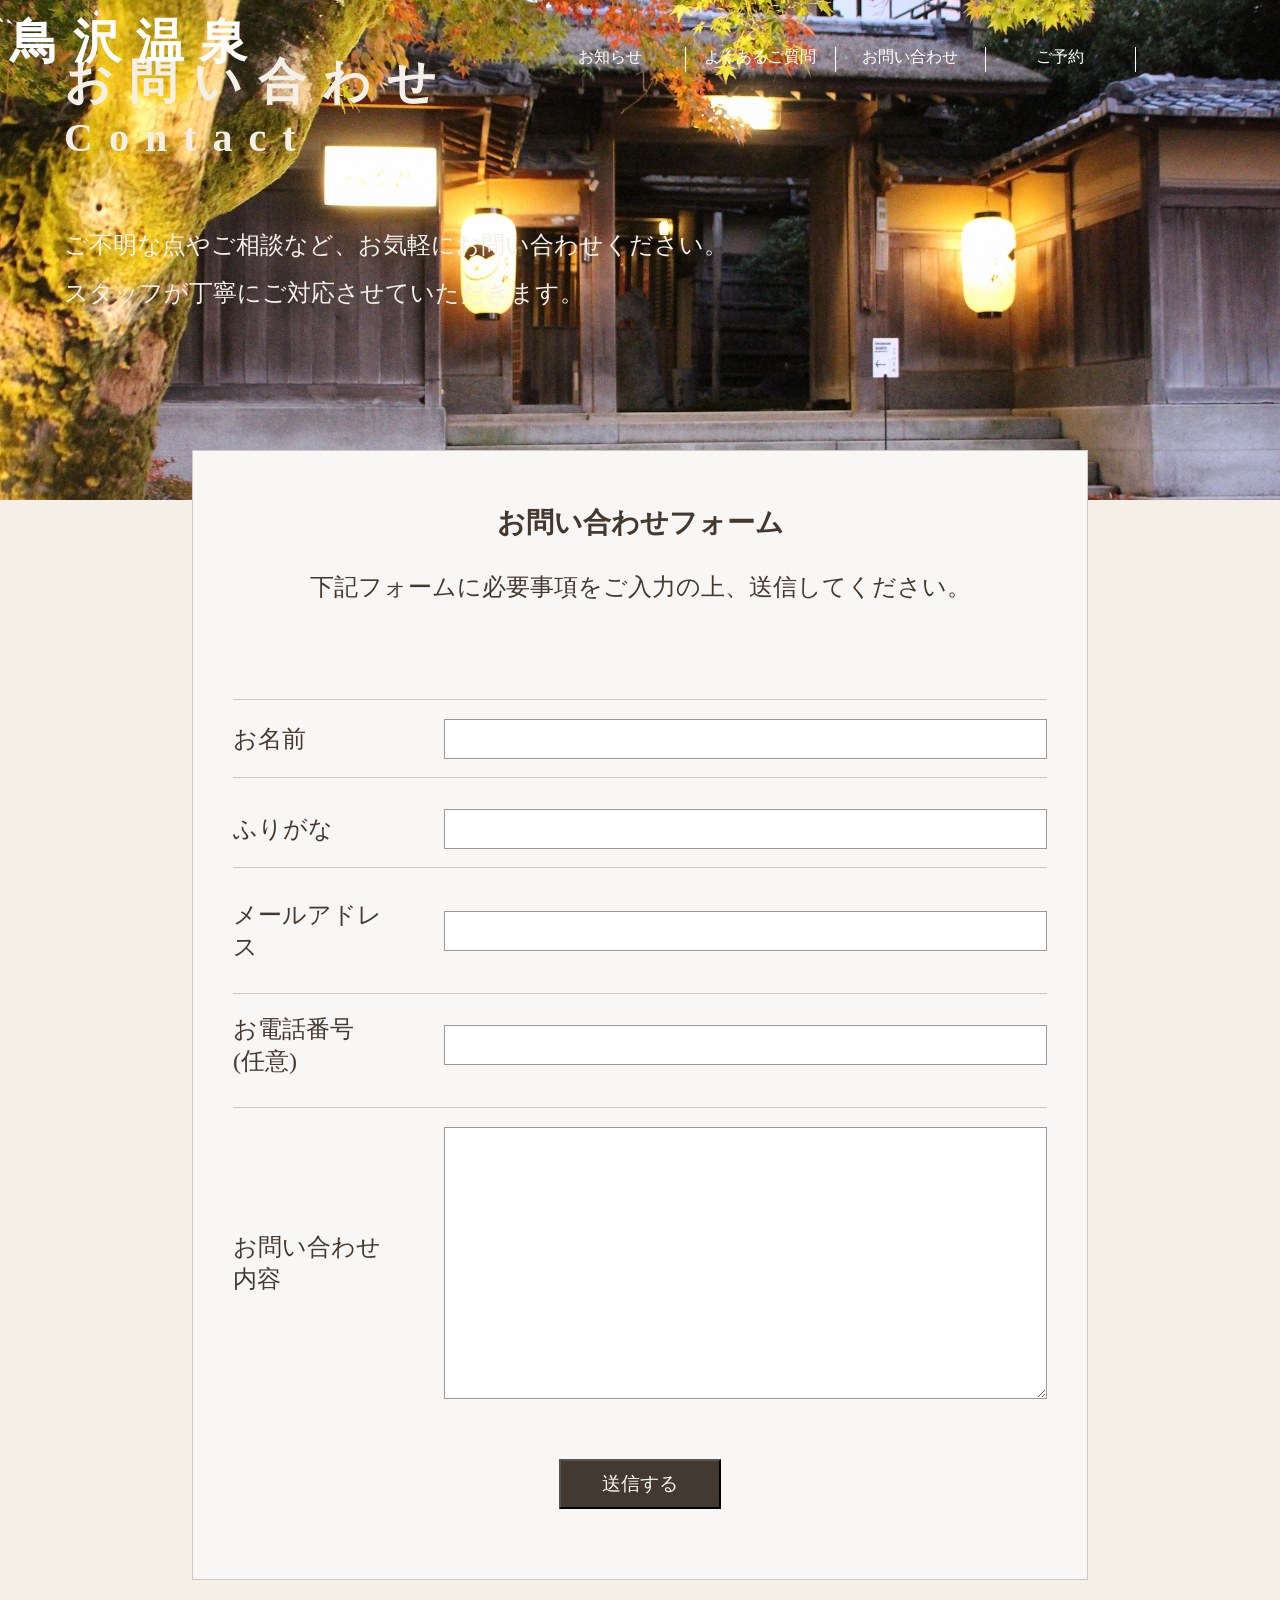
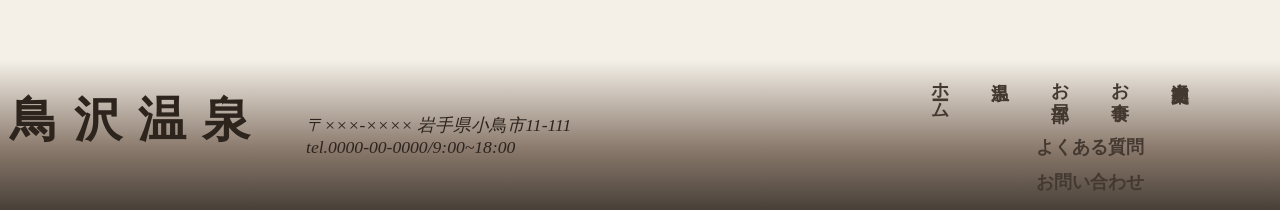
==== contact/contact.html @ c1bca778 "Update thansk" ====
<!DOCTYPE html>
<html lang="en">

<head>
    <meta charset="UTF-8">
    <meta name="viewport" content="width=device-width, initial-scale=1.0">
    <title>お問い合わせ</title>
    <link rel="stylesheet" href="../css/page_header.css">
    <link rel="stylesheet" href="../style.css">
    <link rel="stylesheet" href="../news/news_list2.css">
    <link rel="stylesheet" href="./contact.css">
    <link rel="stylesheet" href="../css/page_footer.css">
</head>

<body>
    <!--header-->
    <header id="header">
        <div id="header-top">
            <a href="../header.php" class="main-logo">鳥沢温泉</a>

            <nav class="header-top-nav">
                <ul class="header-top-list">
                    <li><a href="/温泉/news/news_list.php">お知らせ</a></li>
                    <li><a href="">よくあるご質問</a></li>
                    <li><a href="/温泉/contact/contact.html">お問い合わせ</a></li>
                    <li><a href="/温泉/reservation/reservation.php">ご予約</a></li>
                    <li><a href=""><i class='bx  bx-camera-alt' style='color:#fff'></i> </a></li>
                </ul>
            </nav>
        </div>

        <div id="header-vew">
            <a href="../header.php" class="main-logo">鳥沢温泉</a>
            <nav class="header-nav">
                <ul class="header-nav-list">
                    <li><a href="../header.php#spa">温泉</a></li>
                    <li><a href="../header.php#room">お部屋</a></li>
                    <li><a href="../header.php#dish">お食事</a></li>
                    <li><a href="../header.php#footer">交通案内</a></li>
                </ul>
            </nav>
        </div>


        <div id="page">
            <div class="page_tatile">
                <h2 class="jp">お問い合わせ</h2>
                <p class="em">Contact</p>
                <p class="description">ご不明な点やご相談など、お気軽にお問い合わせください。<br>
                    スタッフが丁寧にご対応させていただきます。</p>
            </div>
        </div>
    </header>

    <!--hamburger-->
    <div class="hamburger">
        <div class="top"></div>
        <div class="middle"></div>
        <div class="bottom"></div>
    </div>

    <div class="hamburger-container">
        <h2><a href="../header.php">鳥沢温泉</a></h2>
        <nav class="hamburger-nav">
            <ul class="hamburger-nav-list left">
                <li><a href="../header.php#spa">温泉</a></li>
                <li><a href="../header.php#room">お部屋</a></li>
                <li><a href="../header.php#dish">お食事</a></li>
                <li><a href="../header.php#footer">交通案内</a></li>
            </ul>
            <ul class="hamburger-nav-list right">
                <li><a href="/温泉/news/news_list.php">お知らせ</a></li>
                <li><a href="">よくあるご質問</a></li>
                <li><a href="/温泉/contact/contact.html">お問い合わせ</a></li>
                <li><a href="/温泉/reservation/reservation.php">ご予約</a></li>
                <li><a href=""><i class='bx  bx-camera-alt' style='color:#fff'></i> </a></li>
            </ul>
        </nav>
    </div>

    <div class="contact">
        <div class="contact_explanation">
            <h3>お問い合わせフォーム</h3>
            <p>下記フォームに必要事項をご入力の上、送信してください。</p>
        </div>

        <form action="./contact.php" method="POST">

            <div class="form_item">
                <label for="name">お名前</label>
                <input type="text" name="name" id="name" required>
            </div>

            <div class="form_item">
                <label for="kana">ふりがな</label>
                <input type="text" name="kana" id="kana" required>
            </div>

            <div class="form_item">
                <label for="email">メールアドレス</label>
                <input type="email" name="email" id="email">
            </div>

            <div class="form_item">
                <label for="tel">お電話番号(任意)</label>
                <input type="tel" name="tel" id="tel">
            </div>

            <div class="form_item">
                <label for="message">お問い合わせ内容</label>
                <textarea name="message" id="message" rows="10" cols="40" required></textarea>
            </div>

            <button class="contact_btn" type="submit">送信する</button>
        </form>
    </div>

    <footer id="page_footer">
        <div id="page_footer_info">
            <div class="page_footer_info">
                <p class="main-logo"><a href="../header.php">鳥沢温泉</a></p>
                <address>
                    <p>〒×××-×××× 岩手県小鳥市11-111</p>
                    <p>tel.0000-00-0000/9:00~18:00</p>
                </address>
            </div>

            <nav id="page_footer_nav">
                <div class="nav-v">
                    <ul class="nav-v-list">
                        <li><a href="../header.php">ホーム</a></li>
                        <li><a href="../header.php#spa">温泉</a></li>
                        <li><a href="../header.php#room">お部屋</a></li>
                        <li><a href="../header.php#dish">お食事</a></li>
                        <li><a href="../header.php#footer">交通案内</a></li>
                    </ul>
                </div>

                <div class="nav-w">
                    <ul class="nav-w-list">
                        <li><a href="">よくある質問</a></li>
                        <li><a href="../contact/contact.html">お問い合わせ</a></li>
                    </ul>
                </div>
            </nav>
        </div>
    </footer>
    <script src="../app.js"></script>
</body>

</html>
---- css/page_header.css ----
* {
    box-sizing: border-box;
    margin: 0;
    padding: 0;
    list-style: none;
}

a {
    text-decoration: none;
}

body {
    background-color: #1f1f1f;
}

/*
header
*/
#header{
    display: block;
    position: relative;
}
#header-top {
    display: flex;
    justify-content: space-between;
    align-items: center;
    width: 100%;
    font-family: "Yuji Boku", serif;
    background-color: #2f2a25;
    z-index: 30;
    overflow: hidden;
    padding: 10px;
}


#header-top .main-logo {
    color: #fff;
    font-size: 30px;
    letter-spacing: 15px;
}

#header-top .main-logo:visited {
    color: #fff;
}

.header-top-list {
    display: flex;
}

.header-top-list li {
    width: 150px;
    text-align: center;
    position: relative;
}

.header-top-list li::before {
    content: "";
    position: absolute;
    width: 1px;
    height: 25px;
    background-color: #fff;
    top: 0;
    left: 10%;
}

.header-top-list li:first-child::before {
    display: none;
}

.header-top-list li::after {
    content: "";
    position: absolute;
    width: 80%;
    height: 1px;
    background-color: #fff;
    bottom: -5px;
    left: 30px;
    transform: scaleX(0);
    transform-origin: left;
    transition: all 0.5s ease;
}

.header-top-list li:hover::after {
    transform: scaleX(1);
}

.header-top-list a {
    color: #fff;
    margin-left: 30px;
}

.header-top-list a:visited {
    color: #fff;
}


/*
header-vew
*/
#header-vew {
    position: fixed;
    display: flex;
    justify-content: space-between;
    align-items: center;
    width: 100%;
    padding: 10px 60px;
    background-color: #1f1f1f9f;
    font-family: "Yuji Boku", serif;
    z-index: 20;
    opacity: 0;
    transform: translateY(-30px);
    transition: all 0.4s ease;
}

#header-vew.active {
    opacity: 1;
    transform: translateY(0);

}

#header-vew .main-logo {
    color: #fff;
    font-size: 30px;
    letter-spacing: 15px;
}

#header-vew .main-logo:visited {
    color: #fff;
}


.header-nav-list {
    display: flex;
    font-size: 20px;
}

.header-nav-list li {
    position: relative;
}

.header-nav-list li::before {
    content: "";
    position: absolute;
    width: 1px;
    height: 30px;
    background-color: #fff;
    top: 0;
    right: -20%;
}

.header-nav-list li:last-child::before {
    display: none;
}

.header-nav-list li::after {
    content: "";
    position: absolute;
    width: 5px;
    height: 5px;
    border-radius: 50%;
    background-color: #fff;
    top: -20px;
    left: 65%;
    opacity: 0;
    transition: all 0.4s ease;
}

.header-nav-list li:hover::after {
    opacity: 1;
    top: -10px;
}

.header-nav-list a {
    color: #fff;
    margin-left: 30px;
}

.header-nav-list a:visited {
    color: #fff;
}

/*smartphon*/
@media screen and (min-width:340px) and (max-width:767px) {
    #header{
        width: 100%;
    }
    #header-top{
        display: none;
    }
    #header-vew{
        display: none;
    }
}

/*tblet*/
@media screen and (min-width:768px) and (max-width:1023px){
    #header-top{
        display: none;
    }
    #header-vew{
        display: none;
    }
}
---- style.css ----
/*
Theme Name: Onsen Theme
Author: 千翔
*/
html{
    scroll-behavior: smooth;
}
:root{
    --bg-color: #f4f0e8;
    --text-color: #443930;
    --box-bg-color: #f9f7f5;
    --box-border-color: #cfc8c2;
    --price-color: rgb(195, 10, 10);
}

* {
    box-sizing: border-box;
    margin: 0;
    padding: 0;
    list-style: none;
}

a {
    text-decoration: none;
    color: inherit;
}

body {
    background-color: var(--bg-color);
}

/*
header
*/

#header{
    margin: 0 auto;
}
#header-top {
    position: absolute;
    display: flex;
    justify-content: space-between;
    align-items: center;
    width: 100%;
    font-family: "Yuji Boku", serif;
    background-color: #00000000;
    z-index: 30;
    overflow: hidden;
}


#header-top .main-logo {
    color: #fff;
    font-size: 30px;
    letter-spacing: 15px;
}

#header-top .main-logo:visited {
    color: #fff;
}

.header-top-list {
    display: flex;
}

.header-top-list li {
    width: 150px;
    text-align: center;
    position: relative;
}

.header-top-list li::before {
    content: "";
    position: absolute;
    width: 1px;
    height: 25px;
    background-color: #fff;
    top: 0;
    left: 10%;
}

.header-top-list li:first-child::before {
    display: none;
}

.header-top-list li::after {
    content: "";
    position: absolute;
    width: 80%;
    height: 1px;
    background-color: #fff;
    bottom: -5px;
    left: 30px;
    transform: scaleX(0);
    transform-origin: left;
    transition: all 0.5s ease;
}

.header-top-list li:hover::after {
    transform: scaleX(1);
}

.header-top-list a {
    color: #fff;
    margin-left: 30px;
}

.header-top-list a:visited {
    color: #fff;
}


/*
header-vew
*/
#header-vew {
    position: fixed;
    display: flex;
    justify-content: space-between;
    align-items: center;
    width: 100%;
    padding: 10px 60px;
    background-color: #1f1f1f9f;
    font-family: "Yuji Boku", serif;
    z-index: 20;
    opacity: 0;
    transform: translateY(-30px);
    transition: all 0.4s ease;
}

#header-vew.active {
    opacity: 1;
    transform: translateY(0);

}

#header-vew .main-logo {
    color: #fff;
    font-size: 30px;
    letter-spacing: 15px;
}

#header-vew .main-logo:visited {
    color: #fff;
}


.header-nav-list {
    display: flex;
    font-size: 20px;
}

.header-nav-list li {
    position: relative;
}

.header-nav-list li::before {
    content: "";
    position: absolute;
    width: 1px;
    height: 30px;
    background-color: #fff;
    top: 0;
    right: -20%;
}

.header-nav-list li:last-child::before {
    display: none;
}

.header-nav-list li::after {
    content: "";
    position: absolute;
    width: 5px;
    height: 5px;
    border-radius: 50%;
    background-color: #fff;
    top: -20px;
    left: 65%;
    opacity: 0;
    transition: all 0.4s ease;
}

.header-nav-list li:hover::after {
    opacity: 1;
    top: -10px;
}

.header-nav-list a {
    color: #fff;
    margin-left: 30px;
}

.header-nav-list a:visited {
    color: #fff;
}
/*
main
*/
main {
    position: relative;
    width: 100%;
    height: 100vh;
}

.main-imges {
    position: relative;
    width: 100%;
    height: 100%;
}

.img-item {
    position: absolute;
    top: 0;
    left: 0;
    width: 100%;
    height: 100%;

}

.main-imges .img-item img {
    position: absolute;
    width: 100%;
    height: 100%;
    object-position: center bottom;
    animation: img-change 15s infinite;
    opacity: 0;
}

.img-item:nth-child(1) img {
    animation-delay: 0s;
}

.img-item:nth-child(2) img {
    animation-delay: 5s;
}

.img-item:nth-child(3) img {
    animation-delay: 10s;
}

.main-nav {
    position: absolute;
    width: 20%;
    top: 70%;
    left: 5%;
    font-family: "Yuji Boku", serif;
    color: #fff;
    font-size: 20px;
    line-height: 2;
    z-index: 20;
}

.main-nav-list a{
    color: #fff;
}

.main-nav-list li {
    position: relative;
}

.main-nav-list li::before {
    content: "";
    position: absolute;
    width: 5px;
    height: 5px;
    border-radius: 50%;
    background-color: #fff;
    top: 50%;
    transform: translateY(-50%);
    left: -15px;
    transition: all 0.4s ease;
    opacity: 0;
}
.main-nav-list li:hover::before {
    opacity: 1;
}

@keyframes img-change {
    0% {
        opacity: 0;
    }

    10% {
        opacity: 0;
    }

    20% {
        opacity: 1;
    }

    30% {
        opacity: 1;
    }

    50% {
        opacity: 0;
    }

    100% {
        opacity: 0;
    }
}

.main-text {
    position: absolute;
    text-align: center;
    top: 50%;
    left: 50%;
    transform: translate(-50%, -50%);
    z-index: 10;
    transition: all 0.5s ease;
}

.main-catch {
    font-size: 1.5rem;
    font-weight: 700;
    line-height: 1.5;
    letter-spacing: 1.5rem;
    margin-bottom: 20px;
    font-family: "Noto Serif JP", serif;
}

.main-logo {
    text-align: center;
    letter-spacing:2rem;
    font-size: 3.5rem;
    font-family: "Yuji Boku", serif;
}
.main-text-black{
    color: #1f1f1f;
}
.main-text-brown{
    color: #7B6240;;
}


.hamburger-container{
    position: fixed;
    top: 0;
    left: 0;
    width: 100%;
    height: 100vh;
    z-index: 0;
    background-color: #1b728f75;
    opacity: 0;
    visibility: hidden;
    transition: 0.5s;
}

/*
intro*/
.intro {
    background: linear-gradient(rgba(0, 0, 0, 0), rgb(31, 31, 31));
    width: 100%;
    height: 300px;
    bottom: 0;
    position: absolute;
    z-index: 10;
}


/*
intro-title
*/
#intro-title {
    color: #fff;
    background-color: #1f1f1f;
    width: 100%;
    height: 190vh;
    display: flex;
    align-items: center;
    padding-top: 600px;
    font-size: 1.1rem;
    font-family: "Noto Serif JP", serif;
    writing-mode: vertical-rl;
    letter-spacing: 5px;
    line-height: 3.5;
    position: relative;
}

.intro-title-text {
    transition: all 3s ease;
    opacity: 0;
}

.intro-title-text.active {
    opacity: 1;
}

/*
feature
*/
.feature {
    width: 100%;
    height: 100%;
    background-color: aqua;
    background-color: var(--bg-color);
    position: relative;
}
.feature::after{
    content: "";
    width: 100%;
    height: 200px;
    top: -200px;
    left: 0;
        background: linear-gradient(
        to bottom,        
        #1f1f1f 0%,
        #2c2c2c 15%,
        #55524d 35%,
        #8f8b84 60%,
        #d8d3ca 85%,
        var(--bg-color) 100%

    );
    position: absolute;
}
#spa{
    scroll-margin-top: -500px;
}
.feature-section.spa{
    padding-top: 500px;
}

.feature-wappaer {
    width: 100%;
    height: 120vh;
    display: flex;
    transform: translateY(200px);
    transition: all 2.0s;
    opacity: 0;
    position: relative;
}

.feature-wappaer.active {
    opacity: 1;
    transform: translateY(0px);
}

.feature-img {
    position: absolute;
    margin-top: 300px;
    left: 5%;
    width: 70%;
    height: 70vh;
}

.feature-section.room .feature-img {
    left: inherit;
    right: 5%;
}

.feature-img img {
    width: 100%;
    height: 100%;
    object-fit: cover;
    object-position: top;
}

.feature-text {
    background-color: #fff;
    height: 80vh;
    position: absolute;
    top: 10%;
    right: 10%;
    text-align: center;
    padding: 20px 60px;
}

.feature-section.room .feature-text {
    top: 10%;
    left: 10%;
    right: inherit;
}

.logo {
    font-size: 50px;
    width: 90px;
    height: 90px;
    border: 2px groove #00688c;
    border-radius: 50%;
    display: flex;
    align-items: center;
    justify-content: center;
    margin: 30px auto;
}

.feature-title {
    font-size: 90px;
    letter-spacing: 50px;
    text-indent: 50px;
    font-family: "Ma Shan Zheng", cursive;
    font-weight: 100;
}

.catch {
    font-size: 20px;
    margin-top: 30px;
    font-family: "Noto Serif JP", serif;
    color: #00688c;
    font-weight: 700;
}

.description {
    margin-top: 60px;
    font-size: 18px;
    font-family: "Noto Serif JP", serif;
    font-weight: 300;
    line-height: 2;
}

.link {
    margin: 60px auto;
    width: 200px;
    font-family: "Noto Serif JP", serif;
    font-weight: 500;
    border: 2px groove #00688c;
    font-size: 14px;
    padding: 20px 10px;
    cursor: pointer;
    transition: all 0.7s;
}

.link a {
    color: #1f1f1f;
}

.link:hover {
    background-color: #aaa7d367;
}

.kari {
    margin-top: 500px;
}



/*
footer
*/
#footer {
    background-image: url(./img/footerintroimg.jpeg);
    background-position: center;
    background-size: cover;
    background-attachment: fixed;
    width: 100%;
    height: 150vh;
    position: relative;
    color: #1f1f1f;
}


#footer::before {
    content: "";
    width: 100%;
    height: 5%;
    top: 0;
    left: 0;
    position: absolute;
    background: linear-gradient(antiquewhite, rgba(149, 141, 141, 0.207));
}

#footer_info {
    display: flex;
    justify-content: space-between;
    align-items: center;
    margin: 0 auto;
    padding: 100px 200px 50px;
    position: absolute;
    width: 100%;
    bottom: 0;
    color: var(--text-color);
    background: linear-gradient(transparent, #f4f0e8 33%);
}

.footer_info address{
    font-weight: 500;
    font-family: "Noto Serif JP", serif;
}
.main-logo{
    font-family: "Yuji Boku", serif;
    font-weight: 800;
    font-size: 3rem !important;
    letter-spacing: 1rem;
    margin-bottom: 30px;
    
}

.nav-v {
    writing-mode: vertical-lr;
}

#footer #nav {
    text-align: left;
    font-size: 2rem;
    font-family: "Noto Serif JP", serif;
    font-weight: 500;
}

.nav-v {
    line-height: 60px;
    margin-bottom: 50px;
}
.nav-v-list a,
.nav-w-list a{
    color: var(--text-color);
    cursor: pointer;
    transition: 0.5s;
}
.nav-v-list a:hover,
.nav-w-list a:hover{
    color: #bcb6b0 !important;
}

.nav-w {
    text-align: center;
    line-height: 2.0;
}


/*smartphone*/
    @media screen and (min-width:340px) and (max-width:767px) {
        
       /* *{
            outline: 1px solid red;
        }
        */
        html{
            font-size: 14px;
        }
        #header-top{
            display: none;
        }
        #header-vew{
            display: none;
        }

        /*main*/
        main{
            height: 50vh;        
        }
        .main-catch{
            font-size: 1rem;
        }
        .main-logo{
            font-size: 2rem;
            letter-spacing: 1rem;
        }

        /*hamburger*/
        .hamburger{
            background-color: #1f1f1f51;
            width: 3rem;
            height: 3rem;
            position: fixed;
            top: 2%;
            right: 2%;
            z-index: 100;
        }
        .top{
            position: absolute;
            top: 30%;
            left: 50%;
            transform: translateX(-50%);
            width: 80%;
            height: 2px;
            background-color: #fff;
            transition: 0.5s;
        }
        .hamburger.active .top{
            top: 50%;
            transform: translateX(-50%) rotate(45deg);
        }
        .middle{
            position: absolute;
            top: 50%;
            left: 50%;
            transform: translateX(-50%);
            width: 80%;
            height: 2px;
            background-color: #fff;
            transition: 0.5s;
        }
        .hamburger.active .middle{
            opacity: 0;
        }
        .bottom{
            position: absolute;
            top: 70%;
            left: 50%;
            transform: translateX(-50%);
            width: 80%;
            height: 2px;
            background-color: #fff;
            transition: 0.5s;
        }
        .hamburger.active .bottom{
            top: 50%;
            transform: translateX(-50%) rotate(-45deg);
        }

        /*hamburger-container*/
        .hamburger-container.active{
            opacity: 1;
            visibility: inherit;
            position: fixed;
            top: 0;
            z-index: 20;
            width: 100%;
            height: 100vh;
            background-color: #1b728f75;
            transition: 0.5s;
        }
        .hamburger-container h2{
            display: block;
            width: 100%;
            text-align: center;
            position: absolute;
            top: 40%;
            font-size: 1.5rem;
            color: #f9f7f5;
            font-family: "Yuji Boku", serif;;
        }
        .hamburger-container .hamburger-nav{
            position: fixed;
            top: 50%;
            display: flex;
            justify-content: center;
            text-align: center;
            gap: 5rem;
            width: 100%;
            height: 100vh;
        }
        .hamburger-nav-list{
            display: block;
            font-size: 1rem;
            color: #f9f7f5;
            font-family: "Noto Serif JP", serif;
        }
        .hamburger-nav-list li{
            padding: 10px 0;
            position: relative;
        }
        .hamburger-nav-list li::after{
            content: "";
            position: absolute;
            width: 100%;
            height: 1px;
            bottom: 0;
            left: 0;
            background-color: #f9f7f5;
        }

        /*main*/
        .main-nav{
            opacity: 0;
        }
        .main-nav.active{
            opacity: 1;
            background-color: #00688c;
        }

        /*intro*/
        .intro{
            height: 150px;
        }
        #intro-title{
            height: 80vh;
            padding-top: 0px;
        }

        /*feauture*/
        .feature{
            margin-bottom: 700px;
        }
        .feature-section.spa{
            padding-top: 0px;
        }
        #spa,#room,#dish{
            scroll-margin-top: -200px;
        }

        .feature-wappaer{
            height: 50vh;
        }
        .feature-section{
            margin-bottom: 250px;
            height: 100%;
        }
        .feature-img{
            width: 100%;
            height: 25vh;
            position: relative;
            left: 0;
            top: 0;
        }
        .feature-text,
        .feature-section.room .feature-text{
            position: absolute;
            top: 110%;
            left: 50%;
            right: auto;
            transform: translateX(-50%);
            width: 90%;
            height: 50vh;
            margin: 0 auto;
            padding: 0;
        }
        .logo{
            font-size: 25px;
            width: 40px;
            height: 40px;
            margin: 20px auto 20px;
        }
        .feature-title{
            font-size: 2rem;
            text-align: center;
            letter-spacing: 1rem;
            text-indent: 1rem;
        }
        .catch{
            margin-top: 15px;
            font-size: 1.2rem;
        }
        .description{
            margin-top: 30px;
            font-size: 1rem;
        }
        .feature-section.room .feature-img{
            left: 0;
            right: 0;
        }
        .link{
            width: 120px;
            margin: 30px auto 30px;
            padding: 10px 5px;
            font-size: 0.8rem;
        }
        
        /*footer*/
        #footer{
            height: 20vh;
            background-position: center top;
            background-size: cover;
            background-attachment: scroll;
        }
        #footer_info{
            position: relative;
            top: 0;
            justify-content: center;
            padding: 0;
        }
        .footer_info{
            position: absolute;
            top: 0;
            flex-direction: column;
            gap: 2rem;
            text-align: center;
            font-size: 1rem;
            margin-top: 2rem;
            color: var(--bg-color);
        }
        #nav{
            display: none;
        }
}

/*tablet*/
@media screen and (min-width:768px) and (max-width:960px) {
    html{
            font-size: 14px;
        }
        #header-top{
            display: none;
        }
        #header-vew{
            display: none;
        }

        /*main*/
        main{
            height: 50vh;        
        }
        .main-catch{
            font-size: 1.5rem;
            letter-spacing: 1rem;
        }
        .main-logo{
            font-size: 3rem;
            letter-spacing: 1rem;
        }

        /*hamburger*/
        .hamburger{
            background-color: #1f1f1f51;
            width: 4rem;
            height: 4rem;
            position: fixed;
            top: 2%;
            right: 2%;
            z-index: 100;
        }
        .top{
            position: absolute;
            top: 30%;
            left: 50%;
            transform: translateX(-50%);
            width: 80%;
            height: 2px;
            background-color: #fff;
            transition: 0.5s;
        }
        .hamburger.active .top{
            top: 50%;
            transform: translateX(-50%) rotate(45deg);
        }
        .middle{
            position: absolute;
            top: 50%;
            left: 50%;
            transform: translateX(-50%);
            width: 80%;
            height: 2px;
            background-color: #fff;
            transition: 0.5s;
        }
        .hamburger.active .middle{
            opacity: 0;
        }
        .bottom{
            position: absolute;
            top: 70%;
            left: 50%;
            transform: translateX(-50%);
            width: 80%;
            height: 2px;
            background-color: #fff;
            transition: 0.5s;
        }
        .hamburger.active .bottom{
            top: 50%;
            transform: translateX(-50%) rotate(-45deg);
        }

        /*hamburger-container*/
        .hamburger-container.active{
            opacity: 1;
            position: fixed;
            top: 0;
            z-index: 20;
            width: 100%;
            height: 100vh;
            background-color: #1b728f75;
            transition: 0.5s;
        }
        .hamburger-container h2{
            display: block;
            width: 100%;
            text-align: center;
            position: absolute;
            top: 40%;
            font-size: 2rem;
            color: #f9f7f5;
            font-family: "Yuji Boku", serif;;
        }
        .hamburger-container .hamburger-nav{
            position: fixed;
            top: 50%;
            display: flex;
            justify-content: center;
            text-align: center;
            gap: 5rem;
            width: 100%;
            height: 100vh;
        }
        .hamburger-nav-list{
            display: block;
            font-size: 1.5rem;
            color: #f9f7f5;
            font-family: "Noto Serif JP", serif;
        }
        .hamburger-nav-list li{
            padding: 10px 0;
            position: relative;
        }
        .hamburger-nav-list li::after{
            content: "";
            position: absolute;
            width: 100%;
            height: 1px;
            bottom: 0;
            left: 0;
            background-color: #f9f7f5;
        }

        /*main*/
        .main-nav{
            opacity: 0;
        }
        .main-nav.active{
            opacity: 1;
            background-color: #00688c;
        }

        /*intro*/
        .intro{
            height: 150px;
        }
        #intro-title{
            height: 90vh;
            padding-top: 150px;
        }

        /*feauture*/
        .feature{
            margin-bottom: 700px;
        }
        .feature-img{
            left: 1%;
        }
        .feature-text{
            right: 1%;
        }
        .feature-section.room .feature-img {
            right: 1%;
        }
        .feature-section.room .feature-text{
            left: 1%;
        }
        
        /*footer*/
        #footer{
            height: 40vh;
            background-position: center top;
            background-size: cover;
            background-attachment: scroll;
        }
        #footer_info{
            position: relative;
            top: 10%;
            justify-content: center;
            padding: 0;
        }
        .footer_info{
            position: absolute;
            top: 0;
            flex-direction: column;
            gap: 2rem;
            text-align: center;
            font-size: 1rem;
            margin-top: 2rem;
            color: var(--bg-color);
        }
        .main-logo{
            font-size: 3rem;
        }
        .footer_info address{
            font-size: 2rem;
        }
        #nav{
            display: none;
        }
}
---- news/news_list2.css ----
body {
        background-color: var(--bg-color);
        overflow-x: hidden;
        color: var(--text-color);
    }

    * {
        box-sizing: border-box;
        margin: 0;
        padding: 0;
        list-style: none;
        font-family: "Noto Serif JP", serif;
    }
    a {
        text-decoration: none;
        color: inherit;
    }

    /**********
    page
    **********/
    #page{
        width: 100%;
        height: 500px;
        background-image: url(..//img/26757516_m.jpg);
        background-size: cover;
        background-position: center 24%;
        background-repeat: no-repeat;
        position: relative;
        color: var(--bg-color);
    }

    .page_tatile{
        position: absolute;
        top: 10%;
        left: 5%;
    }
    .jp{
        font-size: 3rem;
        font-weight: 700;
        letter-spacing: 1rem;
    }
    .em{
        font-size: 2.5rem;
        font-weight: 700;
        letter-spacing: 1rem;
    }
    .description{
        font-size: 1.5rem;
        font-width: 700;
        
    }

    /**********
    wave
    **********/

    .smartphon_wave{
        display: none;
    }
    .custom-shape-divider-bottom-1779276235 {
        position: absolute;
        top: 370px;
        left: 0;
        width: 100%;
        overflow: hidden;
        line-height: 0;
    }

    .custom-shape-divider-bottom-1779276235 svg {
        position: relative;
        display: block;
        width: calc(164% + 1.3px);
        height: 150px;
    }

    .custom-shape-divider-bottom-1779276235 .shape-fill {
        fill: #f4f0e8;
    }

    .nav{
    display: none;
    }

    /**********
    news_list
    **********/
    .news_list{
        width: 100%;
        margin: 0 auto;
    }
    .category{
        display: flex;
        align-items: center;
        justify-content: center;
        flex-wrap: wrap;
        gap: 7rem;
        height: 100px;
        width: 100%;
        font-size: 1.5rem;
        z-index: 20;
        color:var(--text-color);
    }
    .category a{
        position: relative;
        border: 1px solid var(--box-border-color);
        border-radius: 50px;
        padding: 10px 30px;
        transition: all 0.5s ease;
    }
    .category a:hover{
        background-color: #896920f8;
        border: 1px solid #fff;
        box-shadow: 0 0 0 2px var(--box-border-color);
        color: var(--box-border-color);

    }



    /**********
    news_pieces
    **********/
    .fresh_news{
        position: relative;
        width: 90%;
        margin: 0 auto;
        z-index: 10;
    }
    .news_box{
        width: 80%;
        margin: 120px auto;
    }
    .news_box .news_pieces {
        display: flex;
        align-items: flex-start;
        width: 100%;
        padding: 30px;
        background-color: var(--box-bg-color);
        border: 1px solid var(--box-border-color);
        box-shadow: 0 0 3px 0 var(--box-border-color);
        position: relative;
        align-items: center;
        transition: all 1.0s ease;
        z-index: 10;
        margin-bottom: 50px;
    }
    .news_pieces::after{
        content: "";
        width: 100%;
        height: 100%;
        top: 0;
        left: 0;
        transition: all 0.5s ease;
        position: absolute;
        background: linear-gradient(88deg, #f0c2221c, #ffcc191f 53%, #ffb03c40);
        opacity: 0;
        z-index: 0;
    }
    .news_pieces:hover::after{
        opacity: 1;
        z-index: 0;
    }

    .news_box .news_line{
        position: relative;
        z-index: 20;
    }

    .no_img{
        width: 250px;
        height: 150px;
        z-index: 20;
    }

    .news_box_img {
        width: 100%;
        height: 100%;
        border-radius: 30px;
        overflow: hidden;
        flex-shrink: 0;
        z-index: 20;
    }

    .news_box_img img {
        width: 100%;
        height: 100%;
        object-fit: cover;
        z-index: 20;
    }

    .news_box_text {
        display: flex;
        flex-direction: column;
        margin-left: 80px;
        width: 70%;
        height: 100%;
        z-index: 20;
    }
    .day_category{
        display: flex;
        justify-content: center;
        align-items: center;
        gap: 2rem;
        width: 300px;
        text-align: center;
        margin-bottom: 20px;
    }
    .current_category{
        font-size: 1.2rem !important;
        border-radius: 10px;
        color: var(--bg-color);
    }
    .current_category.info{
        background-color: #7B6240;
    }
    .current_category.event{
        background-color: #B85C4A;
    }
    .current_category.facility{
        background-color: #5E7B6D;
    }
    .current_category.campaign{
        background-color: #7A5C8E;
    }


    .created_at {
        font-size: 1.2rem;
    }

    .news_box_text p {
        width: 100%;
        font-size: 2rem;
    }

    .icon_arrow{
        transform: rotate(180deg);
        fill: var(--text-color);
        transition: all 0.5s ease;
        transform: scale(0.5);
        z-index: 20;
    }
    .news_pieces:hover .icon_arrow{
        fill: rgb(160, 133, 95);
        transform: rotate(180deg) translateX(-10px);
    }

    /*pagenation*/
    .pagenation{
        text-align: center;
        font-size: 1.5rem;
        margin-bottom: 120px;
    }
    .pagenation a{
        margin-left: 50px;
    }
    .pagenation a.active{
        background-color: #896920f8;
        border: 1px solid #fff;
        box-shadow: 0 0 0 2px var(--box-border-color);
        color: var(--box-border-color);
        padding: 10px 20px;
    }
    .page_move{
        border: 1px solid var(--box-border-color);
        box-shadow: 0 0 3px 0 var(--box-border-color);
        padding: 0 20px;
        transition: all 0.5s;
    }
    .page_move:hover{
        background-color: #896920f8;
        border: 1px solid #fff;
        box-shadow: 0 0 0 2px var(--box-border-color);
        color: var(--box-border-color);

    }


    .edit{
        display: flex;
        justify-content: end;
        gap: 40px;
    }


    /* nav */
    .nav{
        position: relative;
        width: 500px;
        height: 300px;
        z-index: 60;
    }

    /*smartphon*/
    @media screen and (min-width:340px) and (max-width:767px) {
        html{
            font-size: 14px;
        }

        /*page*/
        #page{
            height: 200px;
            color: var(--bg-color);
        }
        .jp{
            font-size: 2rem;
        }
        .em{
            font-size: 1rem;
        }
        .description{
            font-size: 1rem;
        }
        /*wave*/
        .custom-shape-divider-bottom-1779276235{
            display: none;
        }
        .smartphon_wave{
            display: block;
            width: 100%;
            position: absolute;
            bottom: 0;
        }
        .smartphon_wave svg{
        display: block;
        width: 100%;
        height: 50px;
        }

        /*news_list*/
        .current_category{
            font-size: 1rem;
        }
        .category{
            gap: 2rem;
            font-size: 1rem;
            margin-top: 60px;
        }
        .category a{
            padding: 5px 15px;
        }
        .created_at {
            font-size: 1rem;
        }

        /*news_pieces*/
        .fresh_news{
            width: 100%;
        }
        .news_box{
            margin: 50px auto;
        }
        .news_box .news_pieces{
            padding: 10px;
            margin-bottom: 20px;
        }
        .news_box{
            width: 90%;
        }
        .no_img{
            width: 100px;
            height: 100px;
        }
        .news_box_text{
            margin-left: 10px;
        }
        .day_category{
            flex-direction: column;
            gap: 5px;
            width: 80px;
            margin-bottom: 10px;
        }
        .current_category{
            font-size: 0.7rem !important;
        }
        .news_box_text p{
            font-size: 1rem;
        }
        .icon_arrow{
            transform: scale(0.3) rotate(180deg);
        }

        /*pagenation*/
        .pagenation{
            font-size: 1rem;
        }
        .pagenation a{
            margin-left: 10px;
        }
        .pagenation a.active{
            padding: 1px 5px;
        }
        .page_move{
            padding: 0 10px;
        }
}


    /*tblet*/
    @media screen and (min-width:768px) and (max-width:960px){
        .news_box{
        width: 100%;
        margin: 120px auto;
        z-index: 20;
       }
    }
---- contact/contact.css ----
* {
    box-sizing: border-box;
    margin: 0;
    padding: 0;
    list-style: none;
}

a {
    text-decoration: none;
}

body {
    background-color: var(--bg-color);
    
}


/*contact*/
.contact{
    position: relative;
    display: flex;
    flex-direction: column;
    justify-content: center;
    z-index: 20;
    font-size: 1.5rem;
    font-weight: 500;
    background-color: var(--box-bg-color);
    border: 1px solid var(--box-border-color);
    width: 70%;
    margin: -50px auto 80px;
    padding: 40px;
    color: var(--text-color);
    z-index: 10;
}

.contact_explanation{
    margin-bottom: 100px;
    text-align: center;
    line-height: 4rem;
}


.form_item{
    width: 100%;
    display: flex;
    align-items: center;
    justify-content: center;
    margin-bottom: 50px;
    position: relative;
    gap: 60px;
}
.form_item::after{
    content: "";
    position: absolute;
    width: 100%;
    height: 1px;
    border-bottom: 1px solid var(--box-border-color);
    bottom: -50%;
    transform: translateY(-50%);
    left: 0;
}
.form_item:last-of-type::after{
    display: none;
}
.form_item:first-of-type::before{
    content: "";
    position: absolute;
    width: 100%;
    height: 1px;
    border-bottom: 1px solid var(--box-border-color);
    top: -50%;
    transform: translateY(-50%);
    left: 0;
}

.form_item label{
    width: 20%;
    text-align: left;

}
.form_item input,
.form_item textarea{
    border: 1px solid #999999;
    width: 80%;
    text-align: left;
    font-size: 1.5rem;
}
.form_item input{
    width: 80%;
    height: 40px;
}

/*contact_btn*/
.contact_btn{
    display: block;
    margin: 60px auto 30px;
    text-align: center;
    width: 20%;
    height: 50px;
    font-size: 1.2rem;
    background-color: var(--text-color);
    color: var(--box-bg-color);
    cursor: pointer;
    transition: all 0.5s ease;
}
.contact_btn:hover{
    background-color: #edecec;
    color: #434940;
}



/*smartphone*/
    @media screen and (min-width:340px) and (max-width:767px) {
        .contact{
            width: 95%;
            padding: 10px 20px;
            font-size: 1rem;
            position: static;
            top: auto;
            left: auto;
            transform: none;
            margin: 60px auto;
        }
        .contact_explanation{
            line-height: 2rem;
            margin-bottom: 50px;
        }
        .form_item{
            gap: 20px;
            margin-bottom: 30px;
        }
        .form_item label{
            font-size: 0.8em;
            width: 30%;
        }
        .form_item input{
            width: 70%;
            height: 20px;
        }
        .form_item textarea{
            height: 100px;
        }

        /*contact_btn*/
        .contact_btn{
            height: 20px;
            font-size: 0.8rem;
        }

        #page_footer{
            margin-bottom: 0;
        }

    }

/*tablet*/
@media screen and (min-width:768px) and (max-width:960px) {
    .contact{
        width: 95%;
    }
}
---- css/page_footer.css ----
/*
page_footer
*/
#page_footer {
    color: #2c241d;
}

#page_footer_info {
    display: flex;
    justify-content: space-between;
    align-items: center;
    margin: 0 auto;
    padding: 10px;
    width: 100%;
    bottom: 0;
    font-weight: 500;
        background: linear-gradient(
        to top,
        #484038 0%,
        #89786b 40%,
        #f4f0e8 100%
    );
}

.page_footer_info{
    display: flex; 
    align-items: center;
    justify-content: center;
    gap: 40px;
}
.main-logo{
    font-size: 1.5rem;
    font-weight: 700;
}
.page_footer_info address p{
    font-size: 1.1rem;
}

#page_footer_nav {
    text-align: left;
    font-size: 1.1rem;
    font-weight: 600;
}

.nav-v {
    writing-mode: vertical-lr;
    line-height: 60px;
    margin-bottom: 20px;
}
.nav-v a{
    transition: all 0.4s ease;
}
.nav-v a:hover{
    color: #f4f0e8;
}

.nav-w {
    text-align: center;
    line-height: 2.0;
    transition: all 0.5s ease;
}
.nav-w a{
    transition: all 0.4s ease;
}
.nav-w a:hover{
    color: #f4f0e8;
}
 /*smartphon*/
    @media screen and (min-width:340px) and (max-width:767px) {
        html{
            font-size: 14px;
        }

        .page_footer_info{
            flex-direction: column;
            gap: 10px;
        }
        .main-logo{
            font-size: 2rem !important;
            margin-bottom: 10px;
        }
        .page_footer_info address p{
            font-size: 0.8rem;
        }
        #page_footer_nav{
            font-size: 1rem;
        }
        .nav-v{
            line-height: 2rem;
            margin-bottom: 5px;
        }

    }
/*tblet
    @media screen and (min-width:768px) and (max-width:960px){

    }
    */
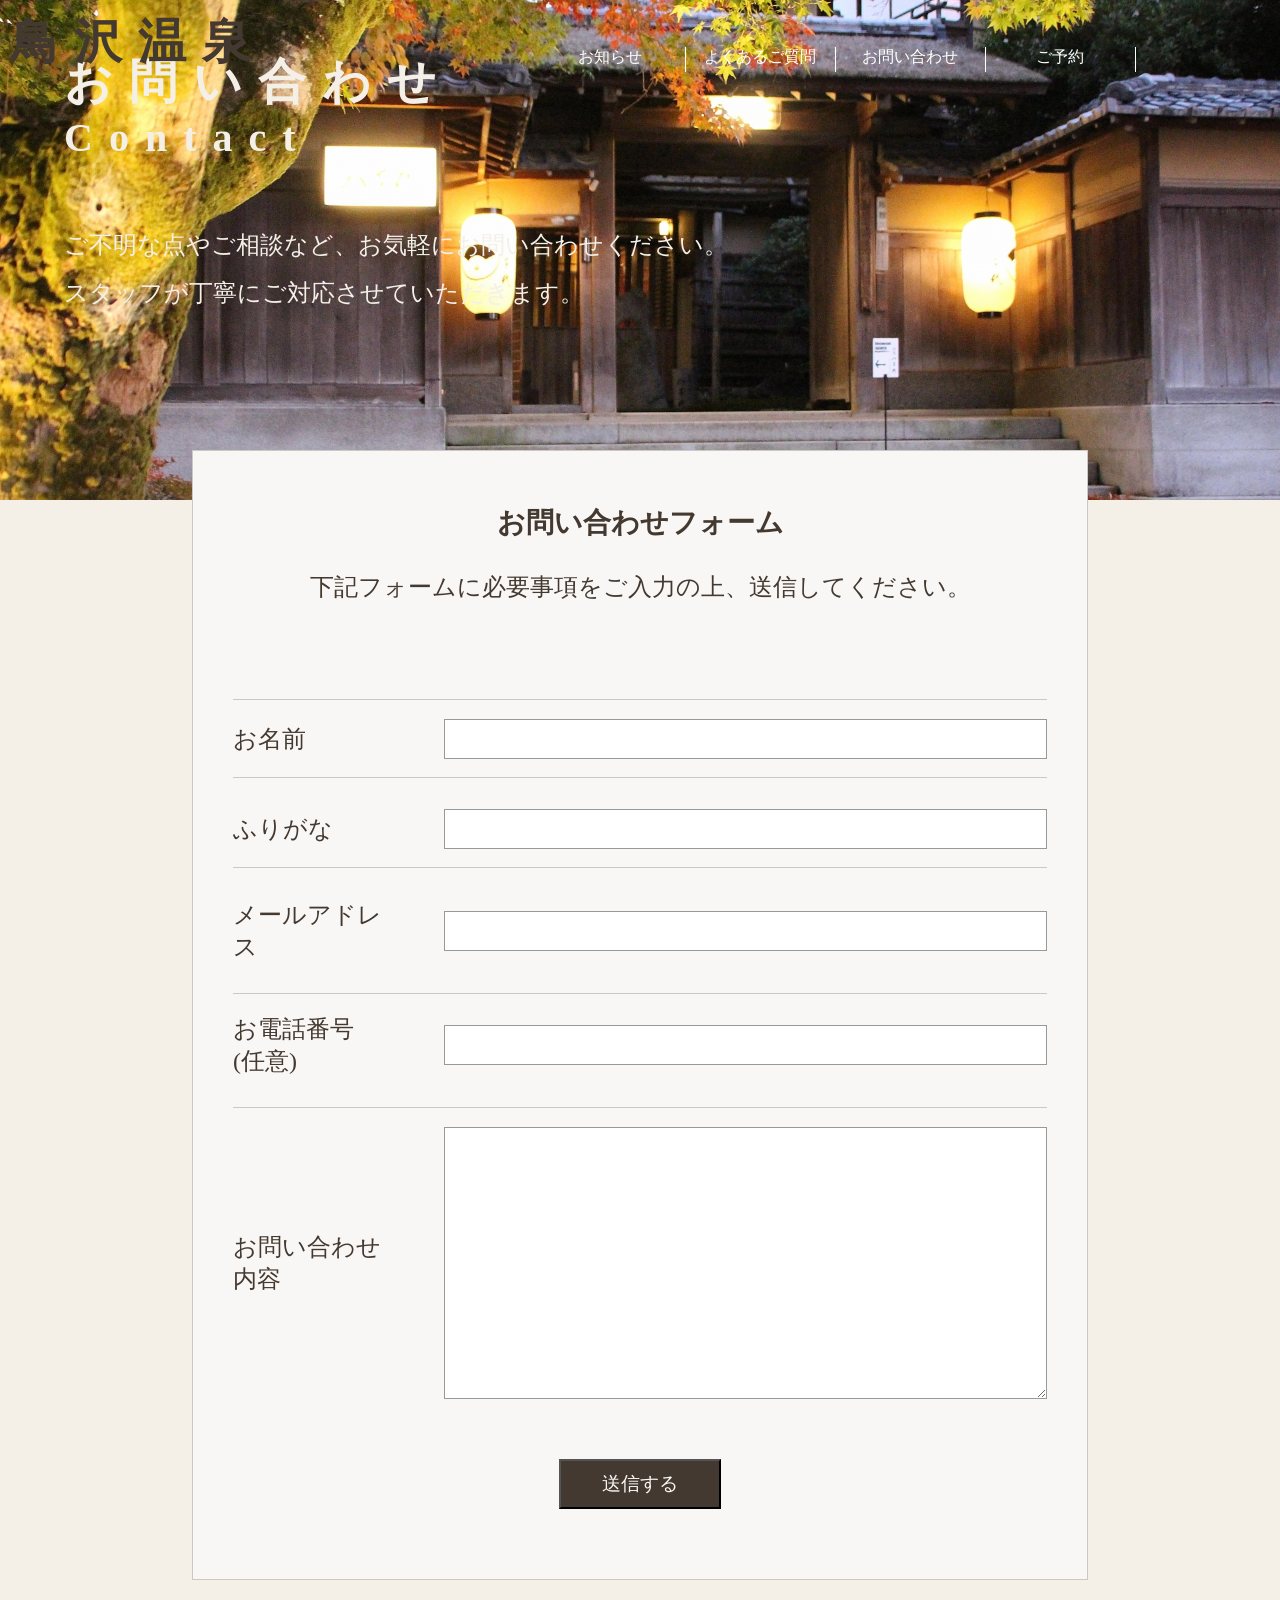
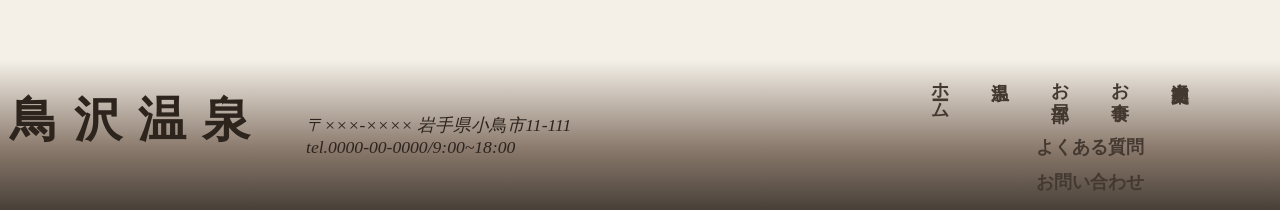
==== commit 530197a3: "mainlogo correction" ====
--- a/contact/contact.html
+++ b/contact/contact.html
@@ -116,7 +116,7 @@
     </div>
 
     <footer id="page_footer">
-        <div id="page_footer_info">
+        <div id="page_footer_info_box">
             <div class="page_footer_info">
                 <p class="main-logo"><a href="../header.php">鳥沢温泉</a></p>
                 <address>
--- a/css/page_header.css
+++ b/css/page_header.css
@@ -33,13 +33,13 @@
 }
 
 
-#header-top .main-logo {
+#header-top .header-logo {
     color: #fff;
     font-size: 30px;
     letter-spacing: 15px;
 }
 
-#header-top .main-logo:visited {
+#header-top .header-logo:visited {
     color: #fff;
 }
 
@@ -118,13 +118,13 @@
 
 }
 
-#header-vew .main-logo {
+#header-vew .header-vew-logo {
     color: #fff;
     font-size: 30px;
     letter-spacing: 15px;
 }
 
-#header-vew .main-logo:visited {
+#header-vew .header-vew-logo:visited {
     color: #fff;
 }
 
--- a/style.css
+++ b/style.css
@@ -49,13 +49,13 @@
 }
 
 
-#header-top .main-logo {
+#header-top .header-logo {
     color: #fff;
     font-size: 30px;
     letter-spacing: 15px;
 }
 
-#header-top .main-logo:visited {
+#header-top .header-logo:visited {
     color: #fff;
 }
 
@@ -134,13 +134,13 @@
 
 }
 
-#header-vew .main-logo {
+#header-vew .header-vew-logo {
     color: #fff;
     font-size: 30px;
     letter-spacing: 15px;
 }
 
-#header-vew .main-logo:visited {
+#header-vew .header-vew-logo:visited {
     color: #fff;
 }
 
@@ -321,7 +321,7 @@
     font-family: "Noto Serif JP", serif;
 }
 
-.main-logo {
+.center-logo {
     text-align: center;
     letter-spacing:2rem;
     font-size: 3.5rem;
@@ -340,10 +340,10 @@
     top: 0;
     left: 0;
     width: 100%;
-    height: 100vh;
     z-index: 0;
     background-color: #1b728f75;
     opacity: 0;
+    pointer-events: none; 
     visibility: hidden;
     transition: 0.5s;
 }
@@ -643,9 +643,10 @@
         .main-catch{
             font-size: 1rem;
         }
-        .main-logo{
-            font-size: 2rem;
+        .header-logo{
+            font-size: 1rem;
             letter-spacing: 1rem;
+            color: #00688c;
         }
 
         /*hamburger*/
@@ -760,6 +761,13 @@
             opacity: 1;
             background-color: #00688c;
         }
+        .main-catch{
+            letter-spacing: 0.5rem;
+        }
+        .center-logo{
+            font-size: 2rem;
+            letter-spacing: 0.5rem;
+        }
 
         /*intro*/
         .intro{
@@ -951,6 +959,7 @@
             z-index: 20;
             width: 100%;
             height: 100vh;
+            visibility: visible;
             background-color: #1b728f75;
             transition: 0.5s;
         }
--- a/css/page_footer.css
+++ b/css/page_footer.css
@@ -3,9 +3,15 @@
 */
 #page_footer {
     color: #2c241d;
+    background: linear-gradient(
+        to top,
+        #484038 0%,
+        #89786b 40%,
+        #f4f0e8 100%
+    );
 }
 
-#page_footer_info {
+#page_footer_info_box {
     display: flex;
     justify-content: space-between;
     align-items: center;
@@ -14,16 +20,10 @@
     width: 100%;
     bottom: 0;
     font-weight: 500;
-        background: linear-gradient(
-        to top,
-        #484038 0%,
-        #89786b 40%,
-        #f4f0e8 100%
-    );
 }
 
 .page_footer_info{
-    display: flex; 
+    display: flex;
     align-items: center;
     justify-content: center;
     gap: 40px;
@@ -73,6 +73,7 @@
 
         .page_footer_info{
             flex-direction: column;
+            align-items: flex-start;
             gap: 10px;
         }
         .main-logo{
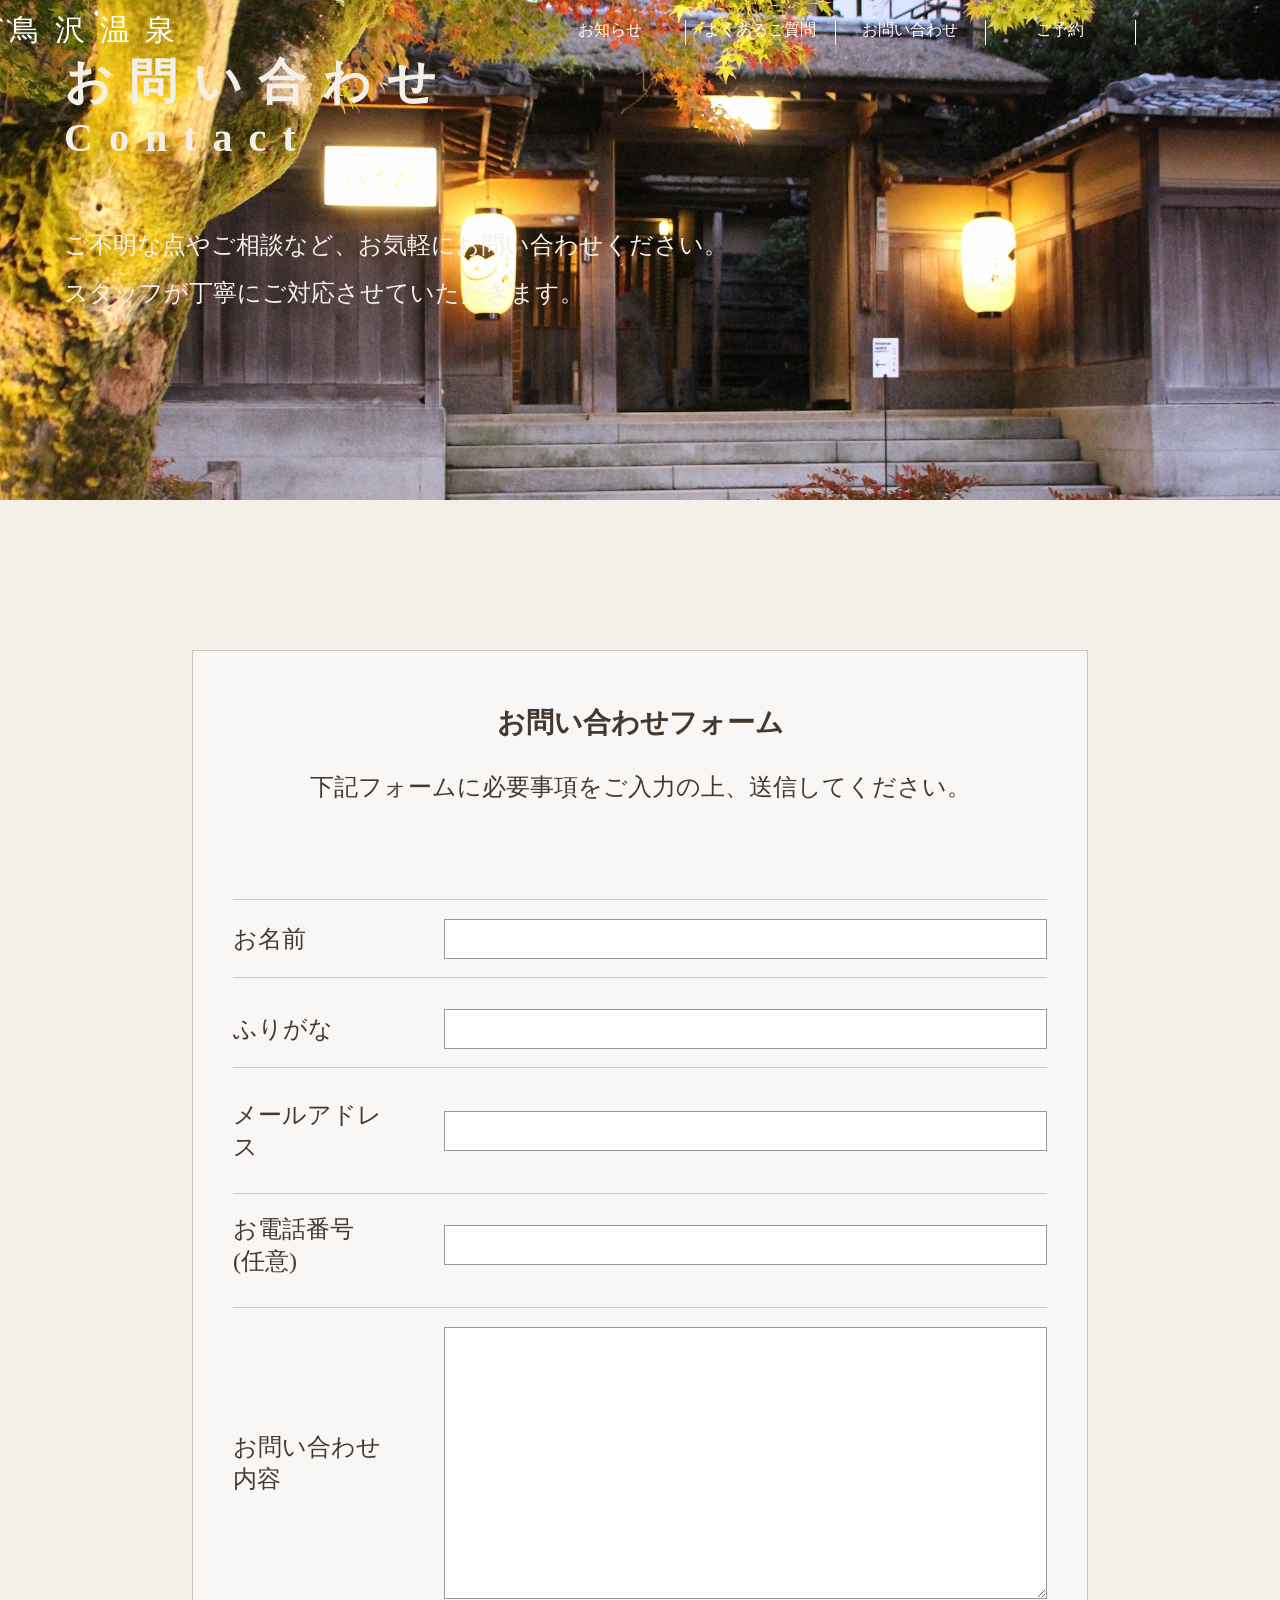
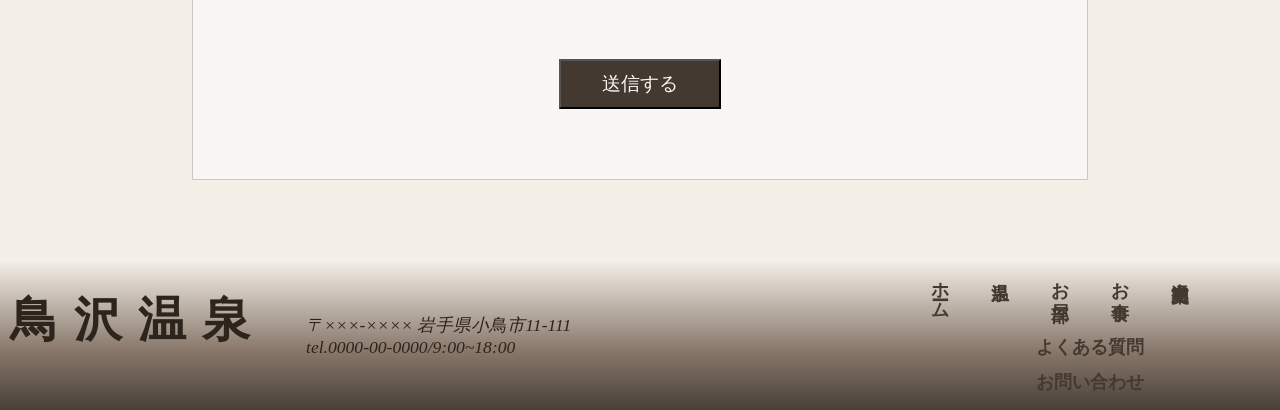
==== commit 5939d229: "Update header" ====
--- a/contact/contact.html
+++ b/contact/contact.html
@@ -16,7 +16,7 @@
     <!--header-->
     <header id="header">
         <div id="header-top">
-            <a href="../header.php" class="main-logo">鳥沢温泉</a>
+            <a href="../header.php" class="header-logo">鳥沢温泉</a>
 
             <nav class="header-top-nav">
                 <ul class="header-top-list">
@@ -30,7 +30,7 @@
         </div>
 
         <div id="header-vew">
-            <a href="../header.php" class="main-logo">鳥沢温泉</a>
+            <a href="" class="header-vew-logo"><a href="../header.php"></a>鳥沢温泉</a>
             <nav class="header-nav">
                 <ul class="header-nav-list">
                     <li><a href="../header.php#spa">温泉</a></li>
@@ -41,15 +41,14 @@
             </nav>
         </div>
 
-
-        <div id="page">
-            <div class="page_tatile">
-                <h2 class="jp">お問い合わせ</h2>
-                <p class="em">Contact</p>
-                <p class="description">ご不明な点やご相談など、お気軽にお問い合わせください。<br>
-                    スタッフが丁寧にご対応させていただきます。</p>
-            </div>
+    <div id="page">
+        <div class="page_tatile">
+            <h2 class="jp">お問い合わせ</h2>
+            <p class="em">Contact</p>
+            <p class="description">ご不明な点やご相談など、お気軽にお問い合わせください。<br>
+                スタッフが丁寧にご対応させていただきます。</p>
         </div>
+    </div>
     </header>
 
     <!--hamburger-->
--- a/style.css
+++ b/style.css
@@ -336,7 +336,6 @@
 
 
 .hamburger-container{
-    position: fixed;
     top: 0;
     left: 0;
     width: 100%;
@@ -345,6 +344,7 @@
     opacity: 0;
     pointer-events: none; 
     visibility: hidden;
+    pointer-events: auto;
     transition: 0.5s;
 }
 
@@ -775,7 +775,7 @@
         }
         #intro-title{
             height: 80vh;
-            padding-top: 0px;
+            padding-top: 90px;
         }
 
         /*feauture*/
@@ -962,6 +962,7 @@
             visibility: visible;
             background-color: #1b728f75;
             transition: 0.5s;
+            pointer-events: auto;
         }
         .hamburger-container h2{
             display: block;
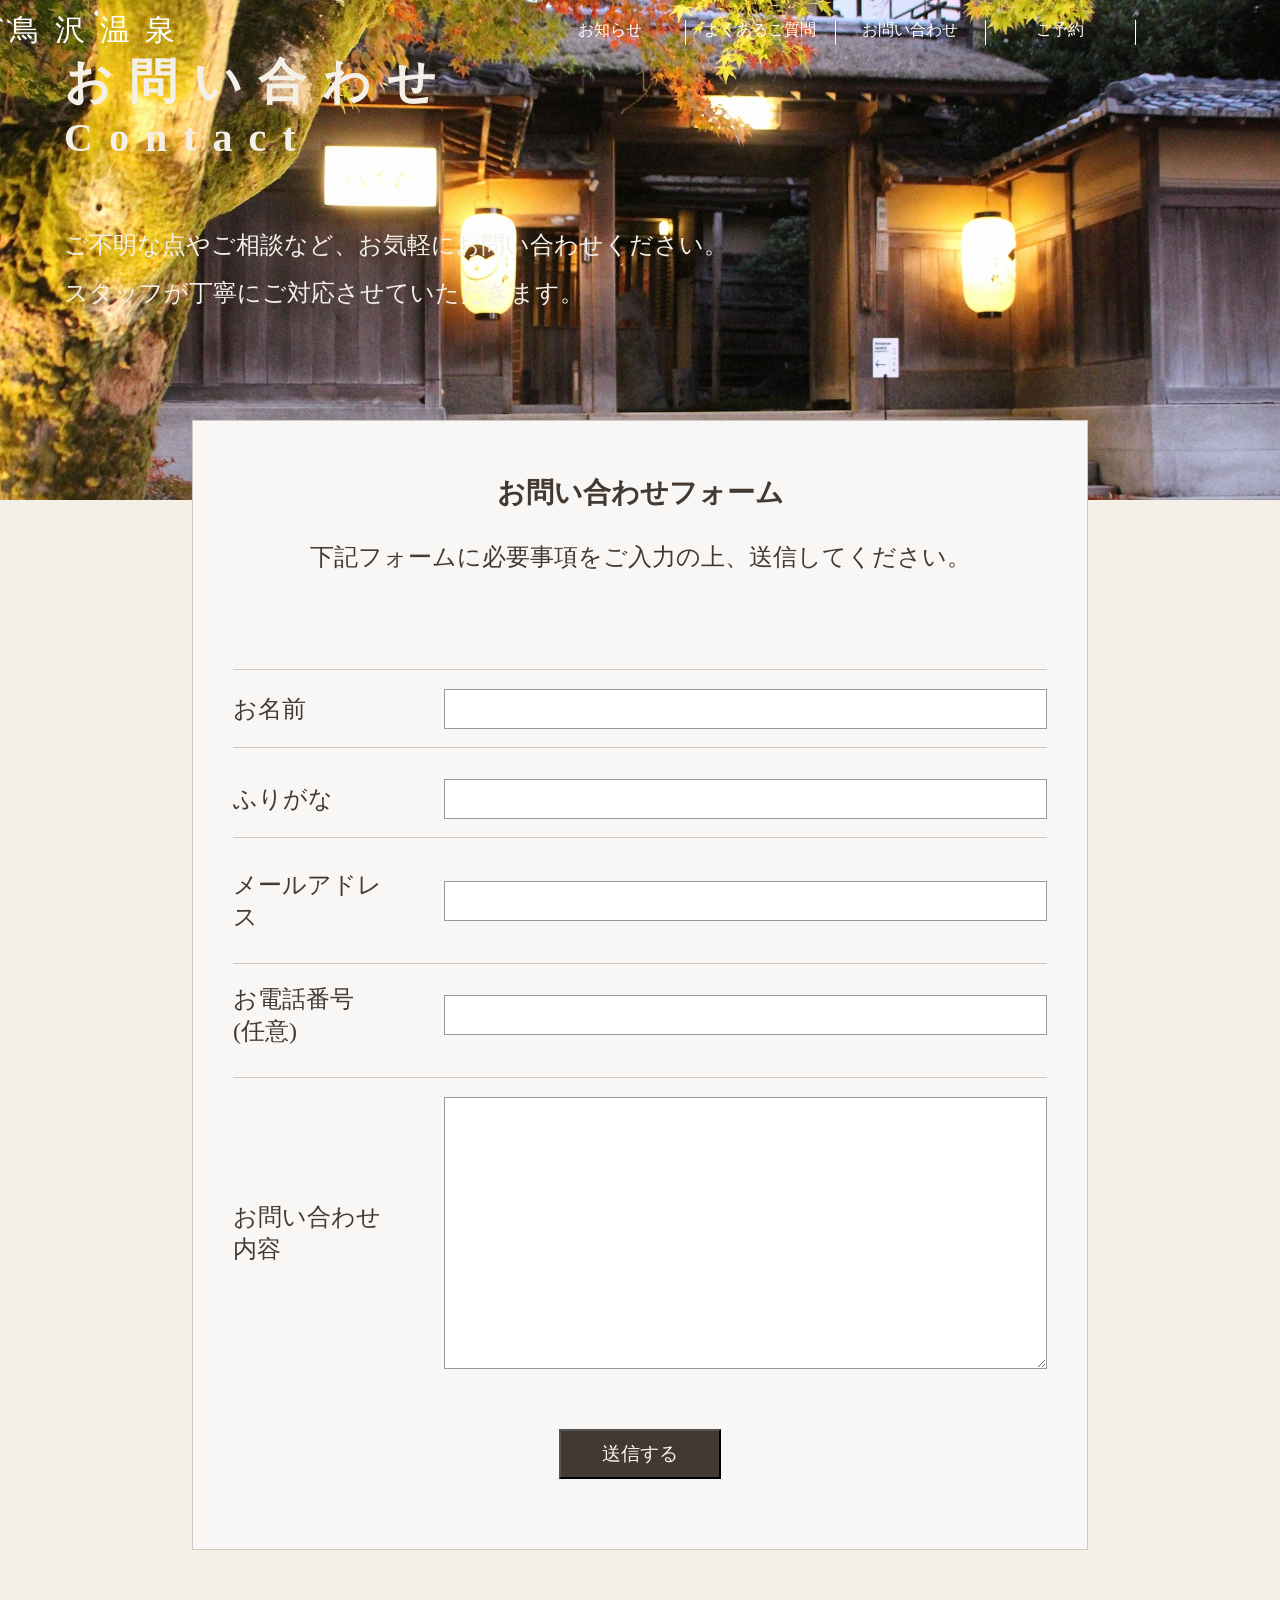
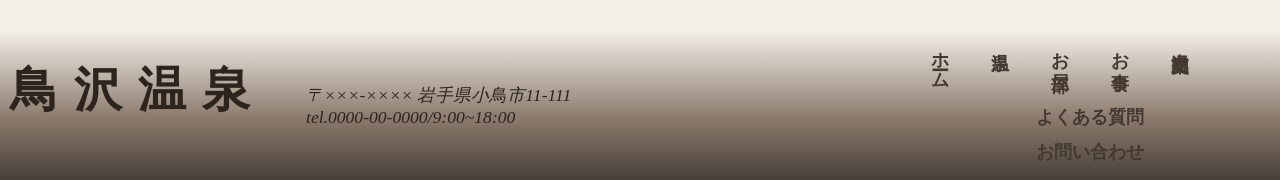
==== commit a68341f7: "Update headerVew" ====
--- a/contact/contact.html
+++ b/contact/contact.html
@@ -30,13 +30,13 @@
         </div>
 
         <div id="header-vew">
-            <a href="" class="header-vew-logo"><a href="../header.php"></a>鳥沢温泉</a>
+            <a href="../header.php" class="header-vew-logo">鳥沢温泉</a>
             <nav class="header-nav">
                 <ul class="header-nav-list">
                     <li><a href="../header.php#spa">温泉</a></li>
                     <li><a href="../header.php#room">お部屋</a></li>
                     <li><a href="../header.php#dish">お食事</a></li>
-                    <li><a href="../header.php#footer">交通案内</a></li>
+                    <li><a href="../header.php#footer_info">交通案内</a></li>
                 </ul>
             </nav>
         </div>
--- a/contact/contact.css
+++ b/contact/contact.css
@@ -27,7 +27,7 @@
     background-color: var(--box-bg-color);
     border: 1px solid var(--box-border-color);
     width: 70%;
-    margin: -50px auto 80px;
+    margin: -280px auto 80px;
     padding: 40px;
     color: var(--text-color);
     z-index: 10;
@@ -158,5 +158,6 @@
 @media screen and (min-width:768px) and (max-width:960px) {
     .contact{
         width: 95%;
+        margin-top: -80px;
     }
 }
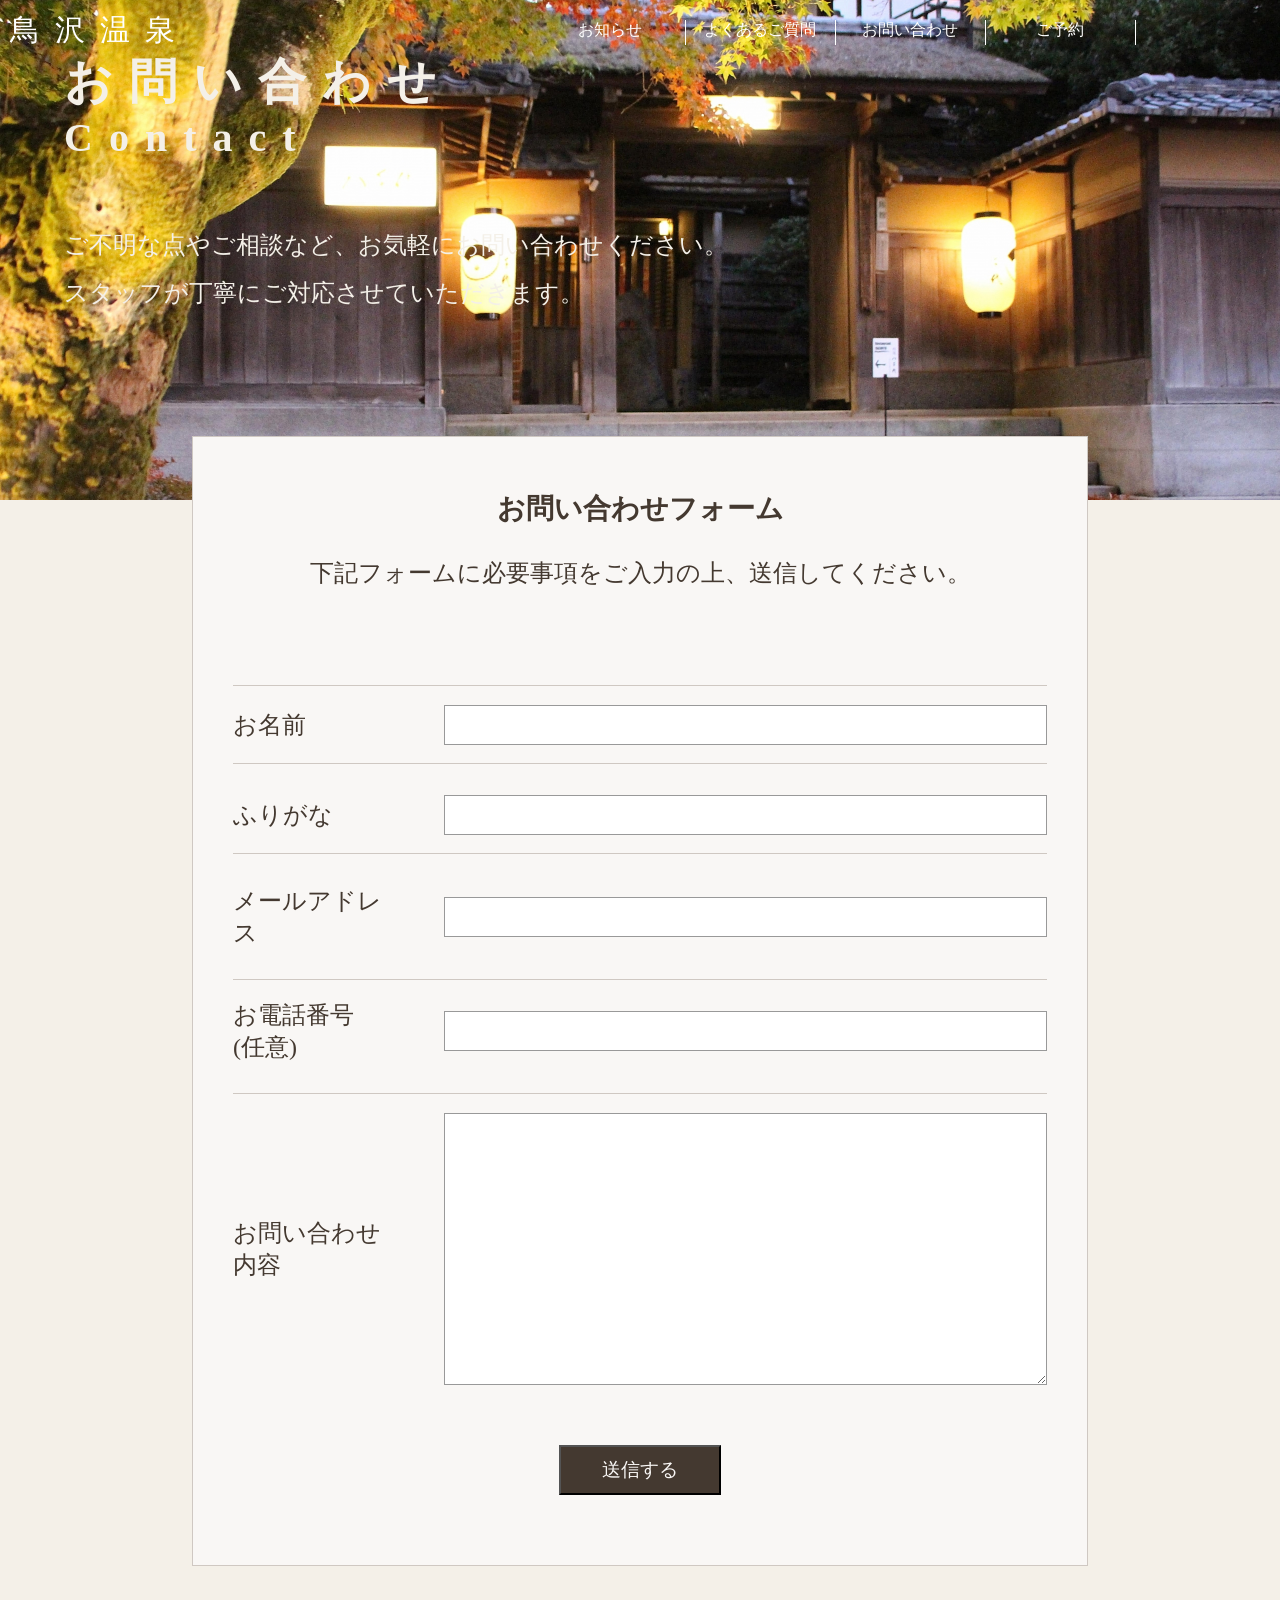
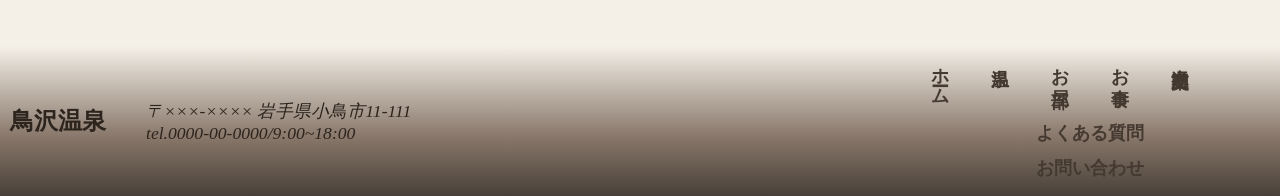
==== commit 1c214eb4: "css name befor" ====
--- a/contact/contact.html
+++ b/contact/contact.html
@@ -41,14 +41,14 @@
             </nav>
         </div>
 
-    <div id="page">
-        <div class="page_tatile">
-            <h2 class="jp">お問い合わせ</h2>
-            <p class="em">Contact</p>
-            <p class="description">ご不明な点やご相談など、お気軽にお問い合わせください。<br>
-                スタッフが丁寧にご対応させていただきます。</p>
+        <div id="page">
+            <div class="page_tatile">
+                <h2 class="jp">お問い合わせ</h2>
+                <p class="em">Contact</p>
+                <p class="description">ご不明な点やご相談など、お気軽にお問い合わせください。<br>
+                    スタッフが丁寧にご対応させていただきます。</p>
+            </div>
         </div>
-    </div>
     </header>
 
     <!--hamburger-->
@@ -77,42 +77,43 @@
         </nav>
     </div>
 
-    <div class="contact">
-        <div class="contact_explanation">
-            <h3>お問い合わせフォーム</h3>
-            <p>下記フォームに必要事項をご入力の上、送信してください。</p>
+        <div class="contact">
+            <div class="contact_explanation">
+                <h3>お問い合わせフォーム</h3>
+                <p>下記フォームに必要事項をご入力の上、送信してください。</p>
+            </div>
+
+            <form action="./contact.php" method="POST">
+
+                <div class="form_item">
+                    <label for="name">お名前</label>
+                    <input type="text" name="name" id="name" required>
+                </div>
+
+                <div class="form_item">
+                    <label for="kana">ふりがな</label>
+                    <input type="text" name="kana" id="kana" required>
+                </div>
+
+                <div class="form_item">
+                    <label for="email">メールアドレス</label>
+                    <input type="email" name="email" id="email">
+                </div>
+
+                <div class="form_item">
+                    <label for="tel">お電話番号(任意)</label>
+                    <input type="tel" name="tel" id="tel">
+                </div>
+
+                <div class="form_item">
+                    <label for="message">お問い合わせ内容</label>
+                    <textarea name="message" id="message" rows="10" cols="40" required></textarea>
+                </div>
+
+                <button class="contact_btn" type="submit">送信する</button>
+            </form>
         </div>
 
-        <form action="./contact.php" method="POST">
-
-            <div class="form_item">
-                <label for="name">お名前</label>
-                <input type="text" name="name" id="name" required>
-            </div>
-
-            <div class="form_item">
-                <label for="kana">ふりがな</label>
-                <input type="text" name="kana" id="kana" required>
-            </div>
-
-            <div class="form_item">
-                <label for="email">メールアドレス</label>
-                <input type="email" name="email" id="email">
-            </div>
-
-            <div class="form_item">
-                <label for="tel">お電話番号(任意)</label>
-                <input type="tel" name="tel" id="tel">
-            </div>
-
-            <div class="form_item">
-                <label for="message">お問い合わせ内容</label>
-                <textarea name="message" id="message" rows="10" cols="40" required></textarea>
-            </div>
-
-            <button class="contact_btn" type="submit">送信する</button>
-        </form>
-    </div>
 
     <footer id="page_footer">
         <div id="page_footer_info_box">
@@ -145,6 +146,7 @@
         </div>
     </footer>
     <script src="../app.js"></script>
+
 </body>
 
 </html>
--- a/style.css
+++ b/style.css
@@ -336,6 +336,7 @@
 
 
 .hamburger-container{
+    position: fixed;
     top: 0;
     left: 0;
     width: 100%;
@@ -578,7 +579,7 @@
     font-weight: 500;
     font-family: "Noto Serif JP", serif;
 }
-.main-logo{
+.top-main-logo{
     font-family: "Yuji Boku", serif;
     font-weight: 800;
     font-size: 3rem !important;
@@ -617,7 +618,6 @@
     text-align: center;
     line-height: 2.0;
 }
-
 
 /*smartphone*/
     @media screen and (min-width:340px) and (max-width:767px) {
@@ -894,7 +894,7 @@
             font-size: 1.5rem;
             letter-spacing: 1rem;
         }
-        .main-logo{
+        .top-main-logo{
             font-size: 3rem;
             letter-spacing: 1rem;
         }
@@ -1062,7 +1062,7 @@
             margin-top: 2rem;
             color: var(--bg-color);
         }
-        .main-logo{
+        .top-main-logo{
             font-size: 3rem;
         }
         .footer_info address{
--- a/news/news_list2.css
+++ b/news/news_list2.css
@@ -88,6 +88,7 @@
     .news_list{
         width: 100%;
         margin: 0 auto;
+        min-height: 100vh;
     }
     .category{
         display: flex;
--- a/contact/contact.css
+++ b/contact/contact.css
@@ -11,8 +11,8 @@
 
 body {
     background-color: var(--bg-color);
-    
 }
+
 
 
 /*contact*/
@@ -27,7 +27,7 @@
     background-color: var(--box-bg-color);
     border: 1px solid var(--box-border-color);
     width: 70%;
-    margin: -280px auto 80px;
+    margin: -5vw auto 80px;
     padding: 40px;
     color: var(--text-color);
     z-index: 10;
@@ -38,7 +38,6 @@
     text-align: center;
     line-height: 4rem;
 }
-
 
 .form_item{
     width: 100%;
--- a/css/page_footer.css
+++ b/css/page_footer.css
@@ -92,8 +92,10 @@
         }
 
     }
-/*tblet
-    @media screen and (min-width:768px) and (max-width:960px){
-
+/*tblet*/
+    @media screen and (min-width:768px) and (max-width:1024px){
+        .main-logo{
+            font-size: 1rem;
+        }
     }
-    */+    
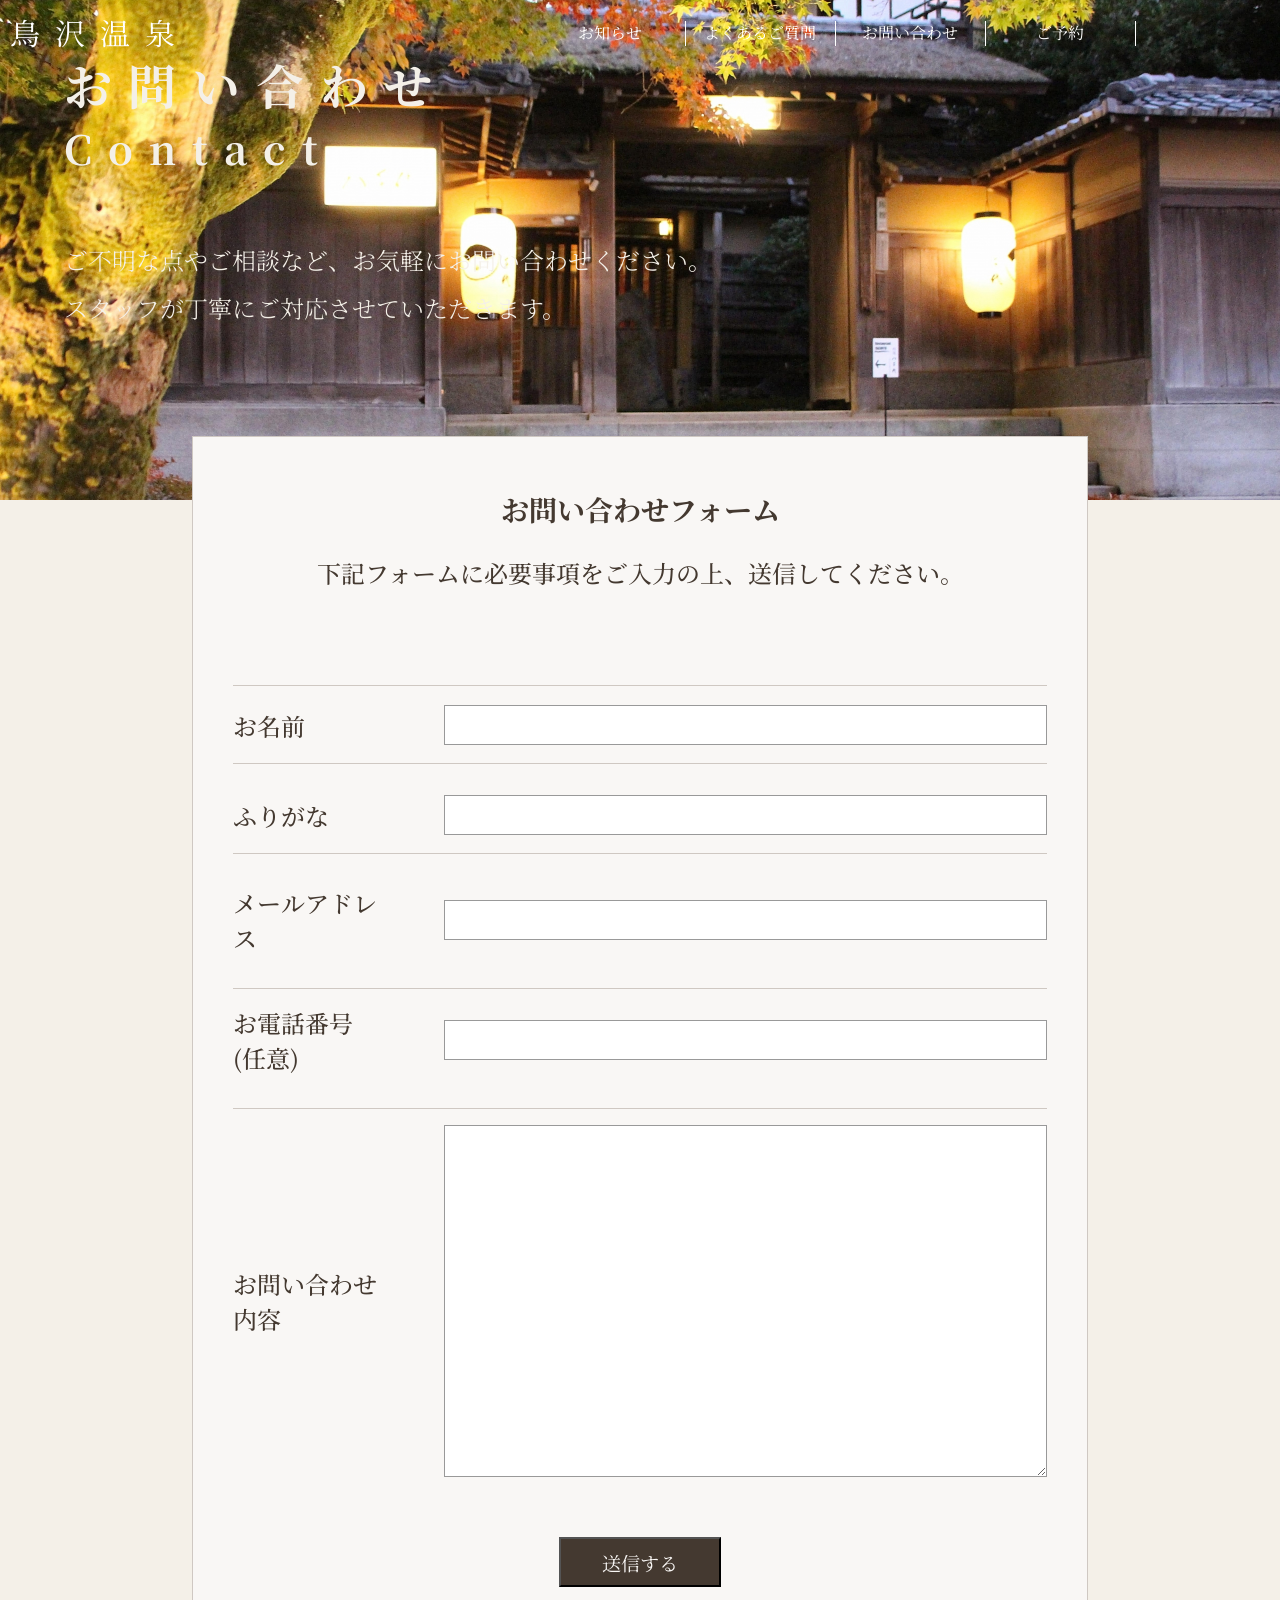
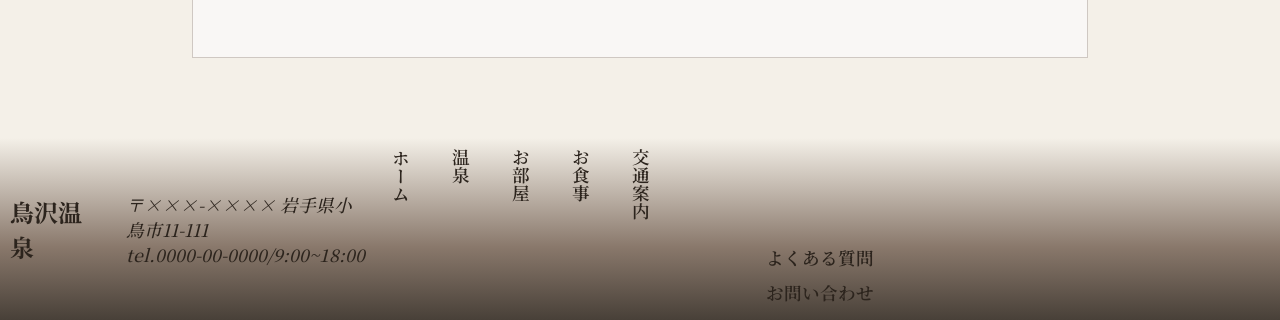
==== commit 2066de5d: "reservation befor" ====
--- a/contact/contact.html
+++ b/contact/contact.html
@@ -5,6 +5,13 @@
     <meta charset="UTF-8">
     <meta name="viewport" content="width=device-width, initial-scale=1.0">
     <title>お問い合わせ</title>
+    
+    <link
+        href="https://fonts.googleapis.com/css2?family=Ma+Shan+Zheng&family=Noto+Serif+JP:wght@200..900&family=Yuji+Boku&display=swap"
+        rel="stylesheet">
+    <link href='https://cdn.boxicons.com/3.0.7/fonts/basic/boxicons.min.css' rel='stylesheet'>
+    <link href='https://cdn.boxicons.com/3.0.7/fonts/brands/boxicons-brands.min.css' rel='stylesheet'>
+
     <link rel="stylesheet" href="../css/page_header.css">
     <link rel="stylesheet" href="../style.css">
     <link rel="stylesheet" href="../news/news_list2.css">
@@ -77,42 +84,42 @@
         </nav>
     </div>
 
-        <div class="contact">
-            <div class="contact_explanation">
-                <h3>お問い合わせフォーム</h3>
-                <p>下記フォームに必要事項をご入力の上、送信してください。</p>
+    <div class="contact">
+        <div class="contact_explanation">
+            <h3>お問い合わせフォーム</h3>
+            <p>下記フォームに必要事項をご入力の上、送信してください。</p>
+        </div>
+
+        <form action="./contact.php" method="POST">
+
+            <div class="form_item">
+                <label for="name">お名前</label>
+                <input type="text" name="name" id="name" required>
             </div>
 
-            <form action="./contact.php" method="POST">
+            <div class="form_item">
+                <label for="kana">ふりがな</label>
+                <input type="text" name="kana" id="kana" required>
+            </div>
 
-                <div class="form_item">
-                    <label for="name">お名前</label>
-                    <input type="text" name="name" id="name" required>
-                </div>
+            <div class="form_item">
+                <label for="email">メールアドレス</label>
+                <input type="email" name="email" id="email">
+            </div>
 
-                <div class="form_item">
-                    <label for="kana">ふりがな</label>
-                    <input type="text" name="kana" id="kana" required>
-                </div>
+            <div class="form_item">
+                <label for="tel">お電話番号(任意)</label>
+                <input type="tel" name="tel" id="tel">
+            </div>
 
-                <div class="form_item">
-                    <label for="email">メールアドレス</label>
-                    <input type="email" name="email" id="email">
-                </div>
+            <div class="form_item">
+                <label for="message">お問い合わせ内容</label>
+                <textarea name="message" id="message" rows="10" cols="40" required></textarea>
+            </div>
 
-                <div class="form_item">
-                    <label for="tel">お電話番号(任意)</label>
-                    <input type="tel" name="tel" id="tel">
-                </div>
-
-                <div class="form_item">
-                    <label for="message">お問い合わせ内容</label>
-                    <textarea name="message" id="message" rows="10" cols="40" required></textarea>
-                </div>
-
-                <button class="contact_btn" type="submit">送信する</button>
-            </form>
-        </div>
+            <button class="contact_btn" type="submit">送信する</button>
+        </form>
+    </div>
 
 
     <footer id="page_footer">
--- a/style.css
+++ b/style.css
@@ -575,11 +575,11 @@
     background: linear-gradient(transparent, #f4f0e8 33%);
 }
 
-.footer_info address{
+#footer .footer_info address{
     font-weight: 500;
     font-family: "Noto Serif JP", serif;
 }
-.top-main-logo{
+#footer .top-main-logo{
     font-family: "Yuji Boku", serif;
     font-weight: 800;
     font-size: 3rem !important;
@@ -588,7 +588,7 @@
     
 }
 
-.nav-v {
+#footer .nav-v {
     writing-mode: vertical-lr;
 }
 
@@ -599,22 +599,22 @@
     font-weight: 500;
 }
 
-.nav-v {
+#footer .nav-v {
     line-height: 60px;
     margin-bottom: 50px;
 }
-.nav-v-list a,
-.nav-w-list a{
+#footer .nav-v-list a,
+#footer .nav-w-list a{
     color: var(--text-color);
     cursor: pointer;
     transition: 0.5s;
 }
-.nav-v-list a:hover,
-.nav-w-list a:hover{
+#footer .nav-v-list a:hover,
+#footer .nav-w-list a:hover{
     color: #bcb6b0 !important;
 }
 
-.nav-w {
+#footer .nav-w {
     text-align: center;
     line-height: 2.0;
 }
@@ -859,7 +859,7 @@
             justify-content: center;
             padding: 0;
         }
-        .footer_info{
+        #footer .footer_info{
             position: absolute;
             top: 0;
             flex-direction: column;
@@ -1052,7 +1052,7 @@
             justify-content: center;
             padding: 0;
         }
-        .footer_info{
+        #footer .footer_info{
             position: absolute;
             top: 0;
             flex-direction: column;
@@ -1062,13 +1062,13 @@
             margin-top: 2rem;
             color: var(--bg-color);
         }
-        .top-main-logo{
+        #footer .top-main-logo{
             font-size: 3rem;
         }
-        .footer_info address{
+        #footer .footer_info address{
             font-size: 2rem;
         }
-        #nav{
+        #footer #nav{
             display: none;
         }
 }
--- a/css/page_footer.css
+++ b/css/page_footer.css
@@ -2,6 +2,7 @@
 page_footer
 */
 #page_footer {
+    width: 100%;
     color: #2c241d;
     background: linear-gradient(
         to top,
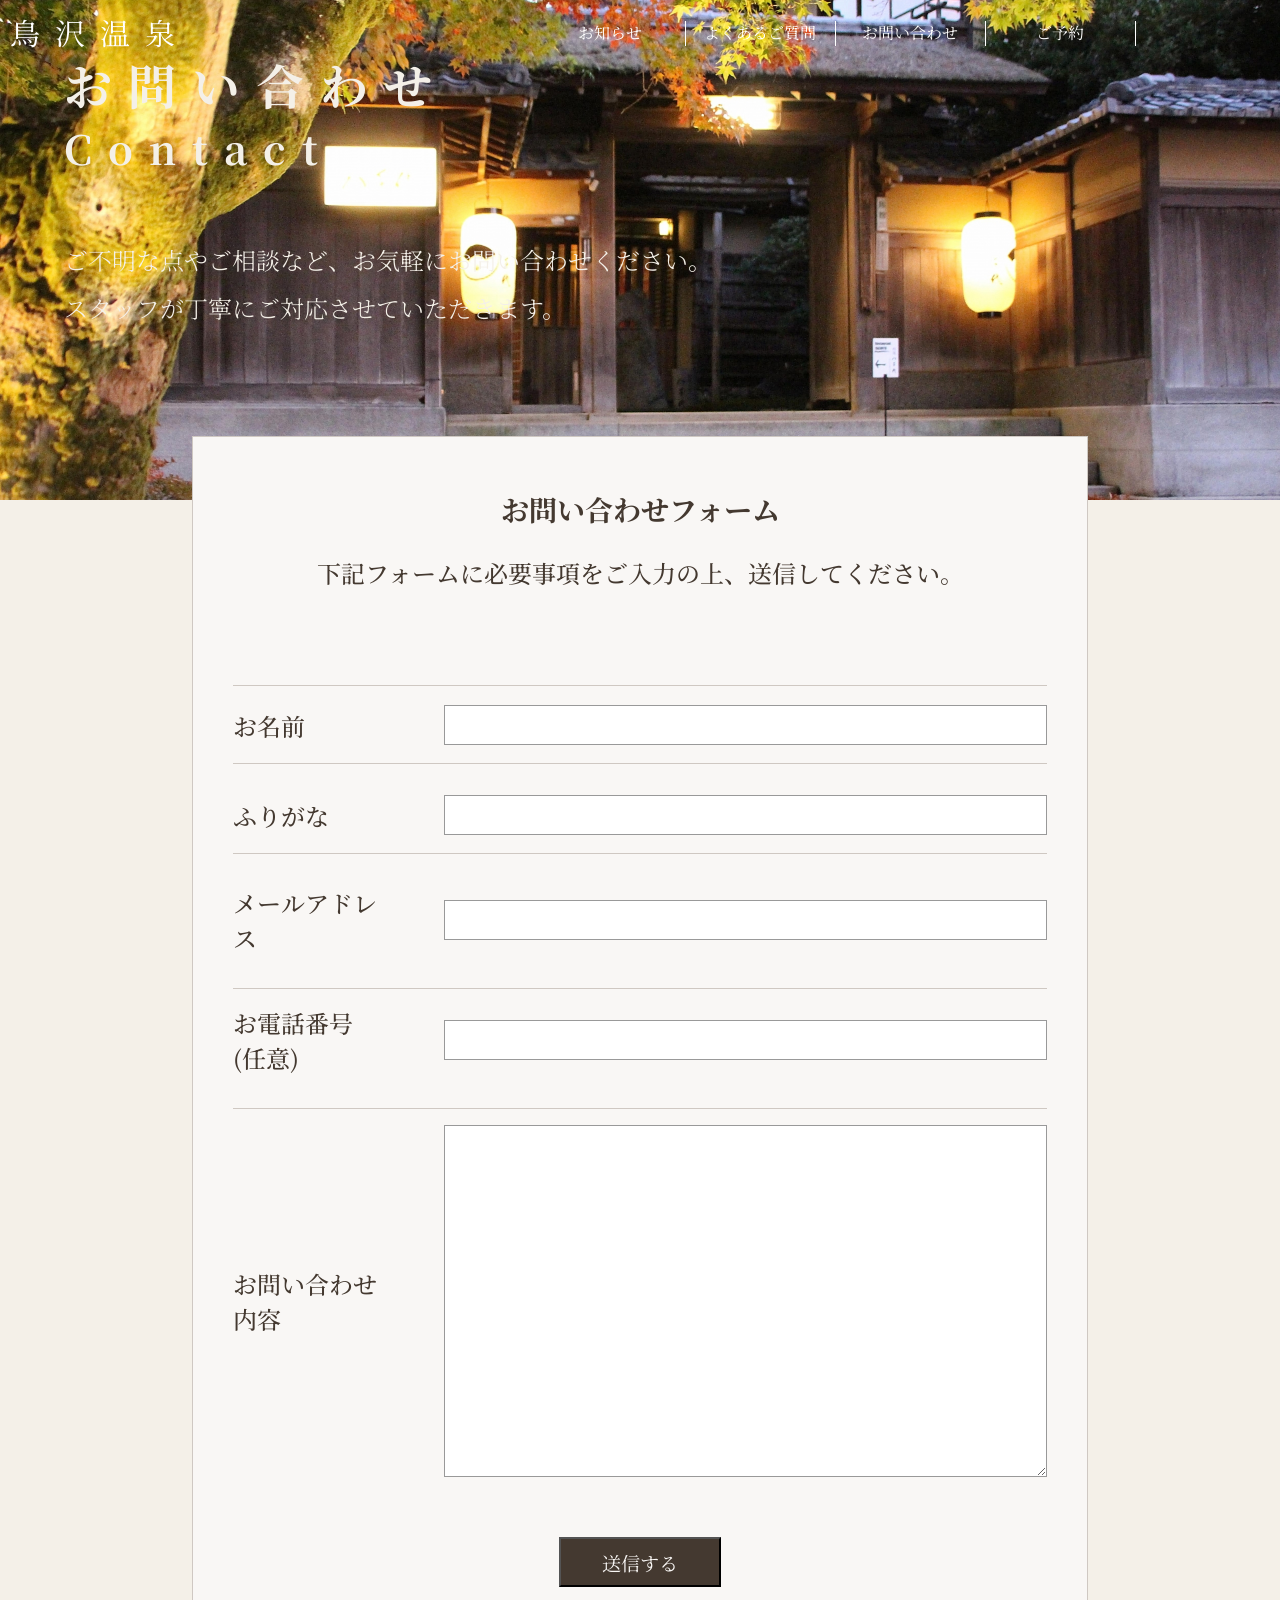
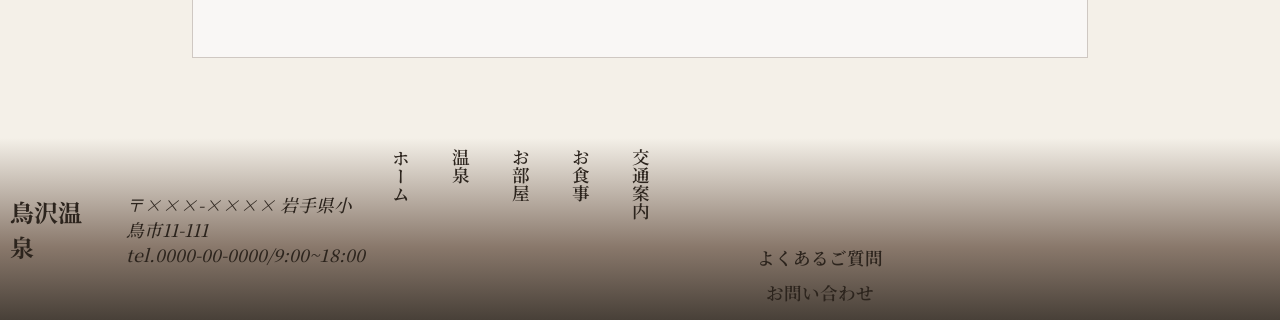
==== commit 6b047e91: "Update name" ====
--- a/contact/contact.html
+++ b/contact/contact.html
@@ -5,6 +5,7 @@
     <meta charset="UTF-8">
     <meta name="viewport" content="width=device-width, initial-scale=1.0">
     <title>お問い合わせ</title>
+    <link rel="icon" href="./img/favicon.png"></link>
     
     <link
         href="https://fonts.googleapis.com/css2?family=Ma+Shan+Zheng&family=Noto+Serif+JP:wght@200..900&family=Yuji+Boku&display=swap"
@@ -27,10 +28,10 @@
 
             <nav class="header-top-nav">
                 <ul class="header-top-list">
-                    <li><a href="/温泉/news/news_list.php">お知らせ</a></li>
-                    <li><a href="">よくあるご質問</a></li>
-                    <li><a href="/温泉/contact/contact.html">お問い合わせ</a></li>
-                    <li><a href="/温泉/reservation/reservation.php">ご予約</a></li>
+                    <li><a href="/onsen/news/news_list.php">お知らせ</a></li>
+                    <li><a href="../qa/qa.html">よくあるご質問</a></li>
+                    <li><a href="/onsen/contact/contact.html">お問い合わせ</a></li>
+                    <li><a href="/onsen/reservation/reservation.php">ご予約</a></li>
                     <li><a href=""><i class='bx  bx-camera-alt' style='color:#fff'></i> </a></li>
                 </ul>
             </nav>
@@ -75,10 +76,10 @@
                 <li><a href="../header.php#footer">交通案内</a></li>
             </ul>
             <ul class="hamburger-nav-list right">
-                <li><a href="/温泉/news/news_list.php">お知らせ</a></li>
-                <li><a href="">よくあるご質問</a></li>
-                <li><a href="/温泉/contact/contact.html">お問い合わせ</a></li>
-                <li><a href="/温泉/reservation/reservation.php">ご予約</a></li>
+                <li><a href="/onsen/news/news_list.php">お知らせ</a></li>
+                <li><a href="../qa/qa.html">よくあるご質問</a></li>
+                <li><a href="/onsen/contact/contact.html">お問い合わせ</a></li>
+                <li><a href="/onsen/reservation/reservation.php">ご予約</a></li>
                 <li><a href=""><i class='bx  bx-camera-alt' style='color:#fff'></i> </a></li>
             </ul>
         </nav>
@@ -145,7 +146,7 @@
 
                 <div class="nav-w">
                     <ul class="nav-w-list">
-                        <li><a href="">よくある質問</a></li>
+                        <li><a href="../qa/qa.html">よくあるご質問</a></li>
                         <li><a href="../contact/contact.html">お問い合わせ</a></li>
                     </ul>
                 </div>
--- a/css/page_header.css
+++ b/css/page_header.css
@@ -102,6 +102,7 @@
     display: flex;
     justify-content: space-between;
     align-items: center;
+    top: 0;
     width: 100%;
     padding: 10px 60px;
     background-color: #1f1f1f9f;
@@ -178,7 +179,6 @@
 .header-nav-list a:visited {
     color: #fff;
 }
-
 /*smartphon*/
 @media screen and (min-width:340px) and (max-width:767px) {
     #header{
--- a/style.css
+++ b/style.css
@@ -108,6 +108,12 @@
 .header-top-list a:visited {
     color: #fff;
 }
+
+/*admin*/
+#header-vew.admin.active{
+    top: 0;
+}
+
 
 
 /*
--- a/news/news_list2.css
+++ b/news/news_list2.css
@@ -163,10 +163,11 @@
         z-index: 0;
     }
 
-    .news_box .news_line{
-        position: relative;
-        z-index: 20;
-    }
+    .news_line{
+        position: relative;
+        z-index: 20;
+    }
+
 
     .no_img{
         width: 250px;
@@ -277,14 +278,6 @@
 
     }
 
-
-    .edit{
-        display: flex;
-        justify-content: end;
-        gap: 40px;
-    }
-
-
     /* nav */
     .nav{
         position: relative;
@@ -292,6 +285,39 @@
         height: 300px;
         z-index: 60;
     }
+
+    .admin_header{
+        display: flex;
+        justify-content: space-around;
+        height: 50px;
+        font-size: 2rem;
+        text-align: center;
+    }
+    .admin_header nav ul{
+        display: flex;
+    }
+    .admin_header a{
+        position: relative;
+        margin-left: 50px;
+        cursor: pointer;
+        z-index: 50;
+    }
+
+    /*edit*/
+    .edit{
+        position: absolute;
+        bottom: 0;
+        right: 0;
+        margin-right: 10px;
+        display: flex;
+        gap: 20px;
+        z-index: 20;
+        font-size: 1.5rem;
+    }
+    .edit a:hover{
+        color: red;
+    }
+
 
     /*smartphon*/
     @media screen and (min-width:340px) and (max-width:767px) {
